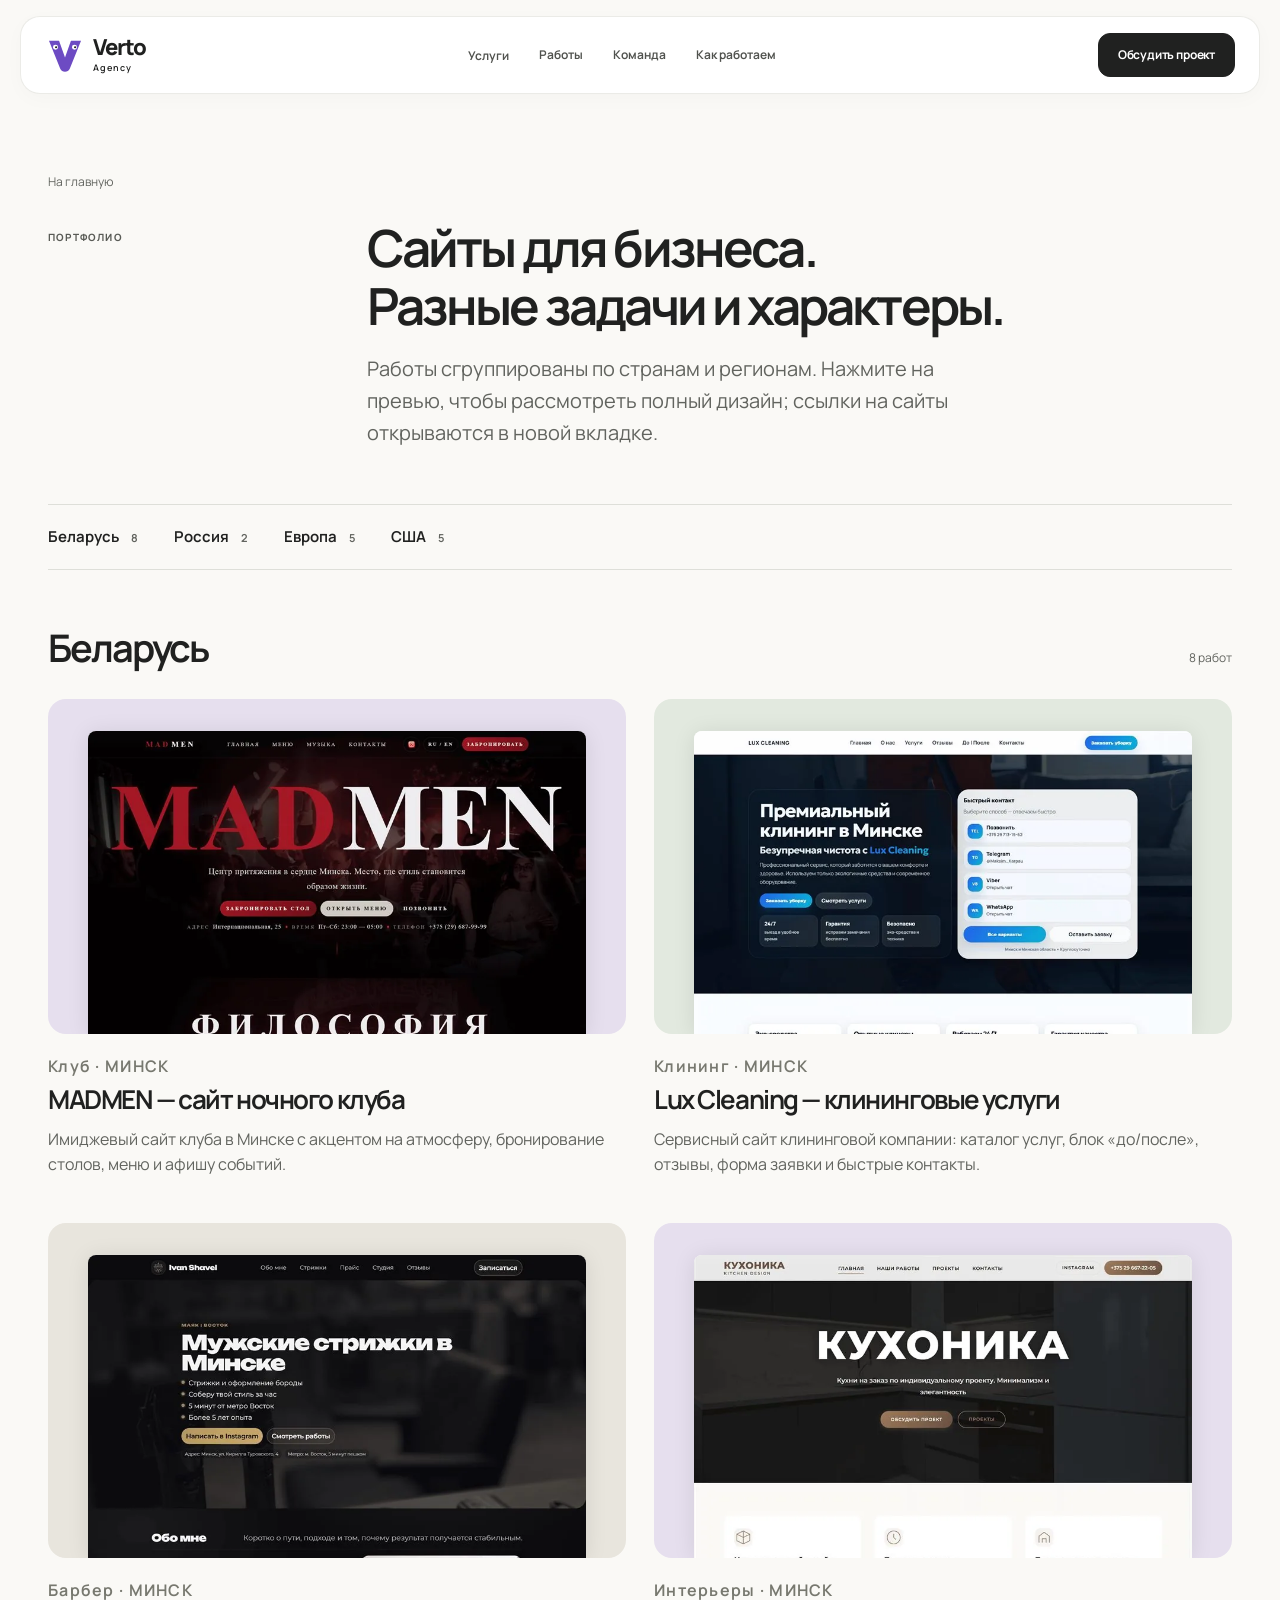
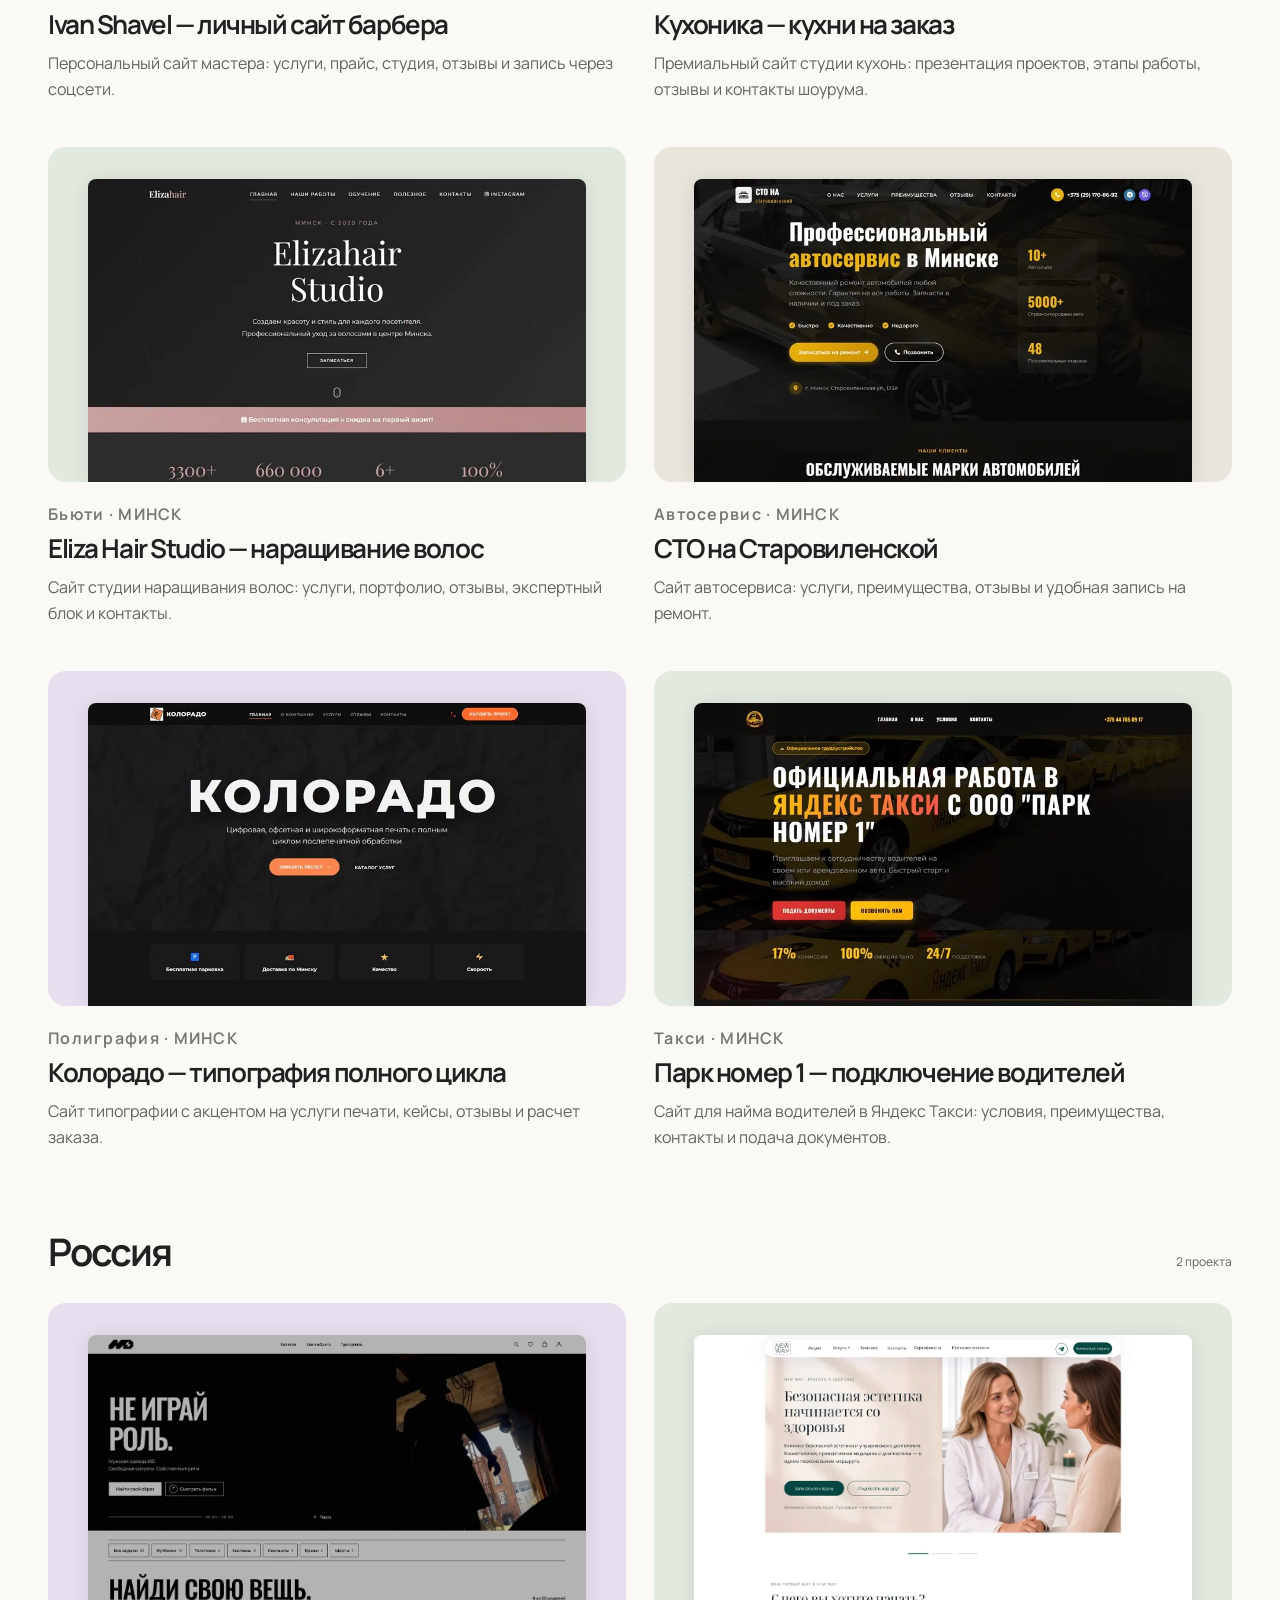
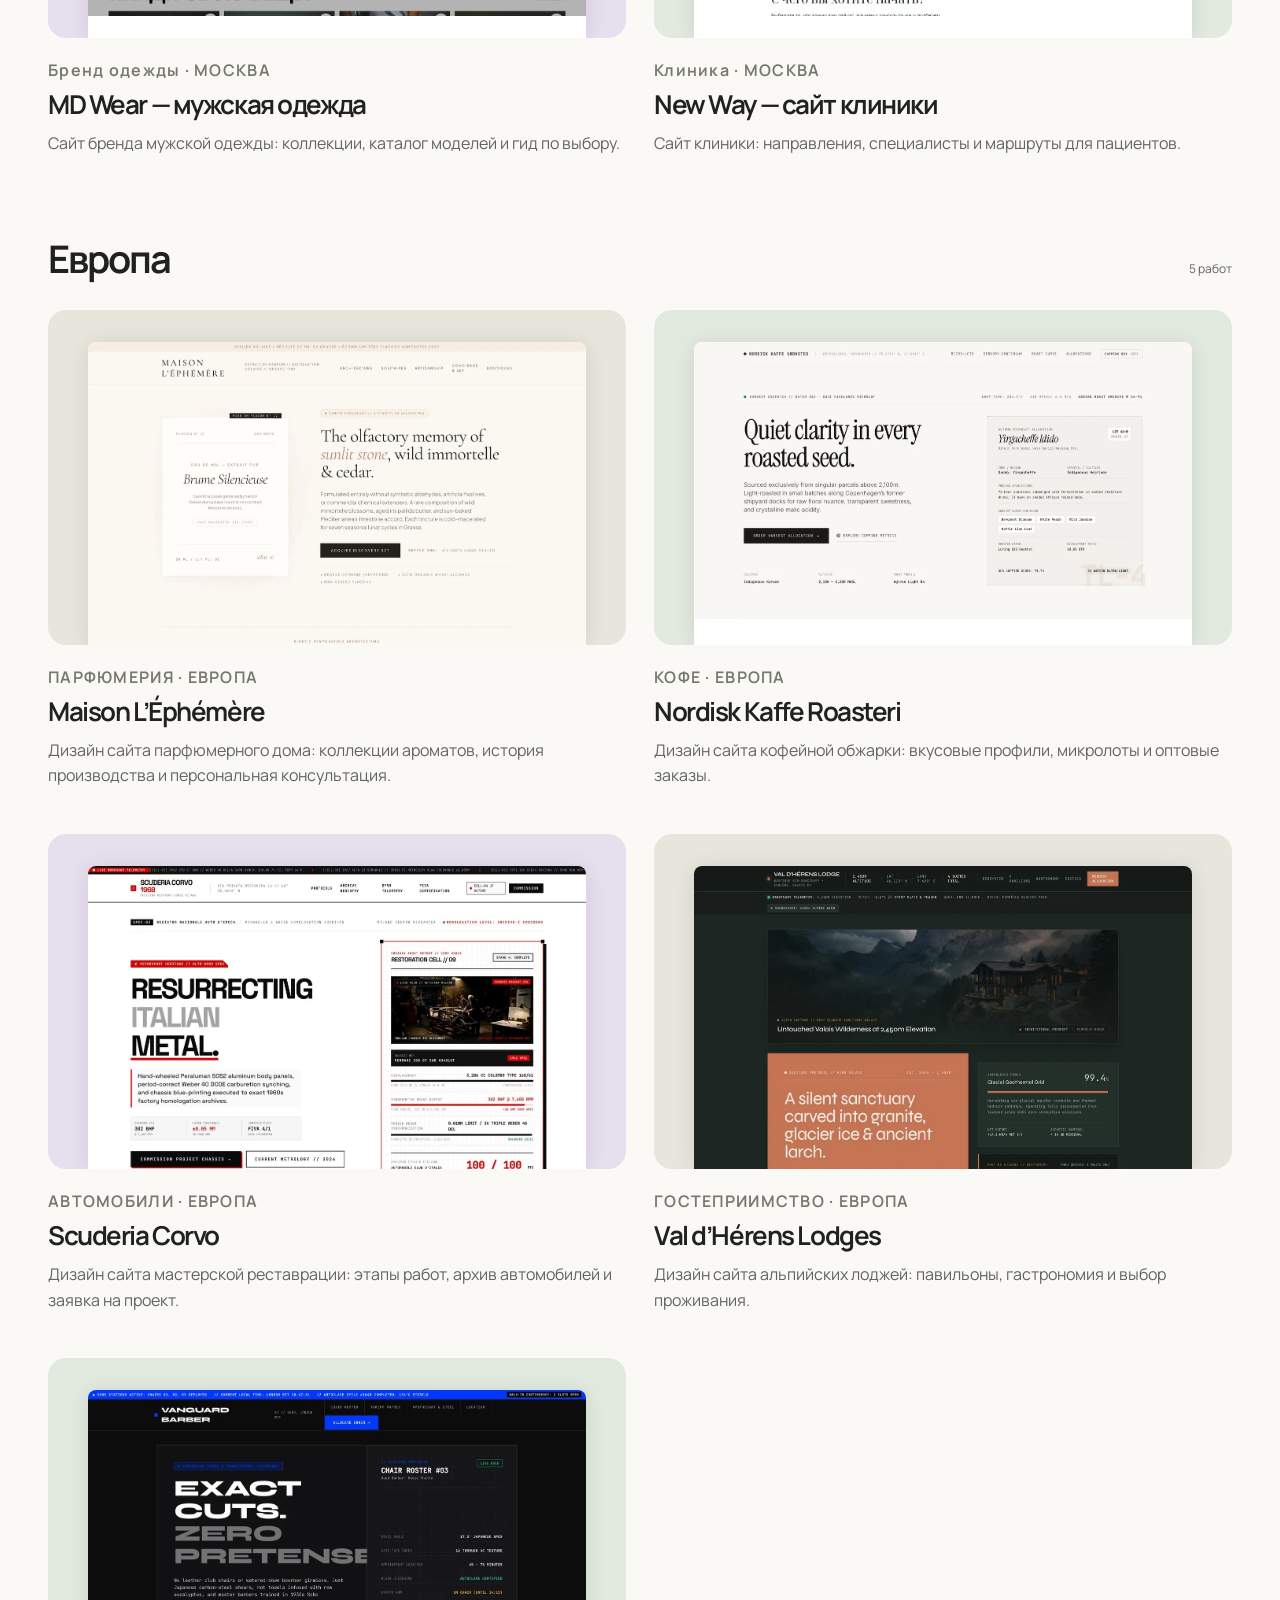
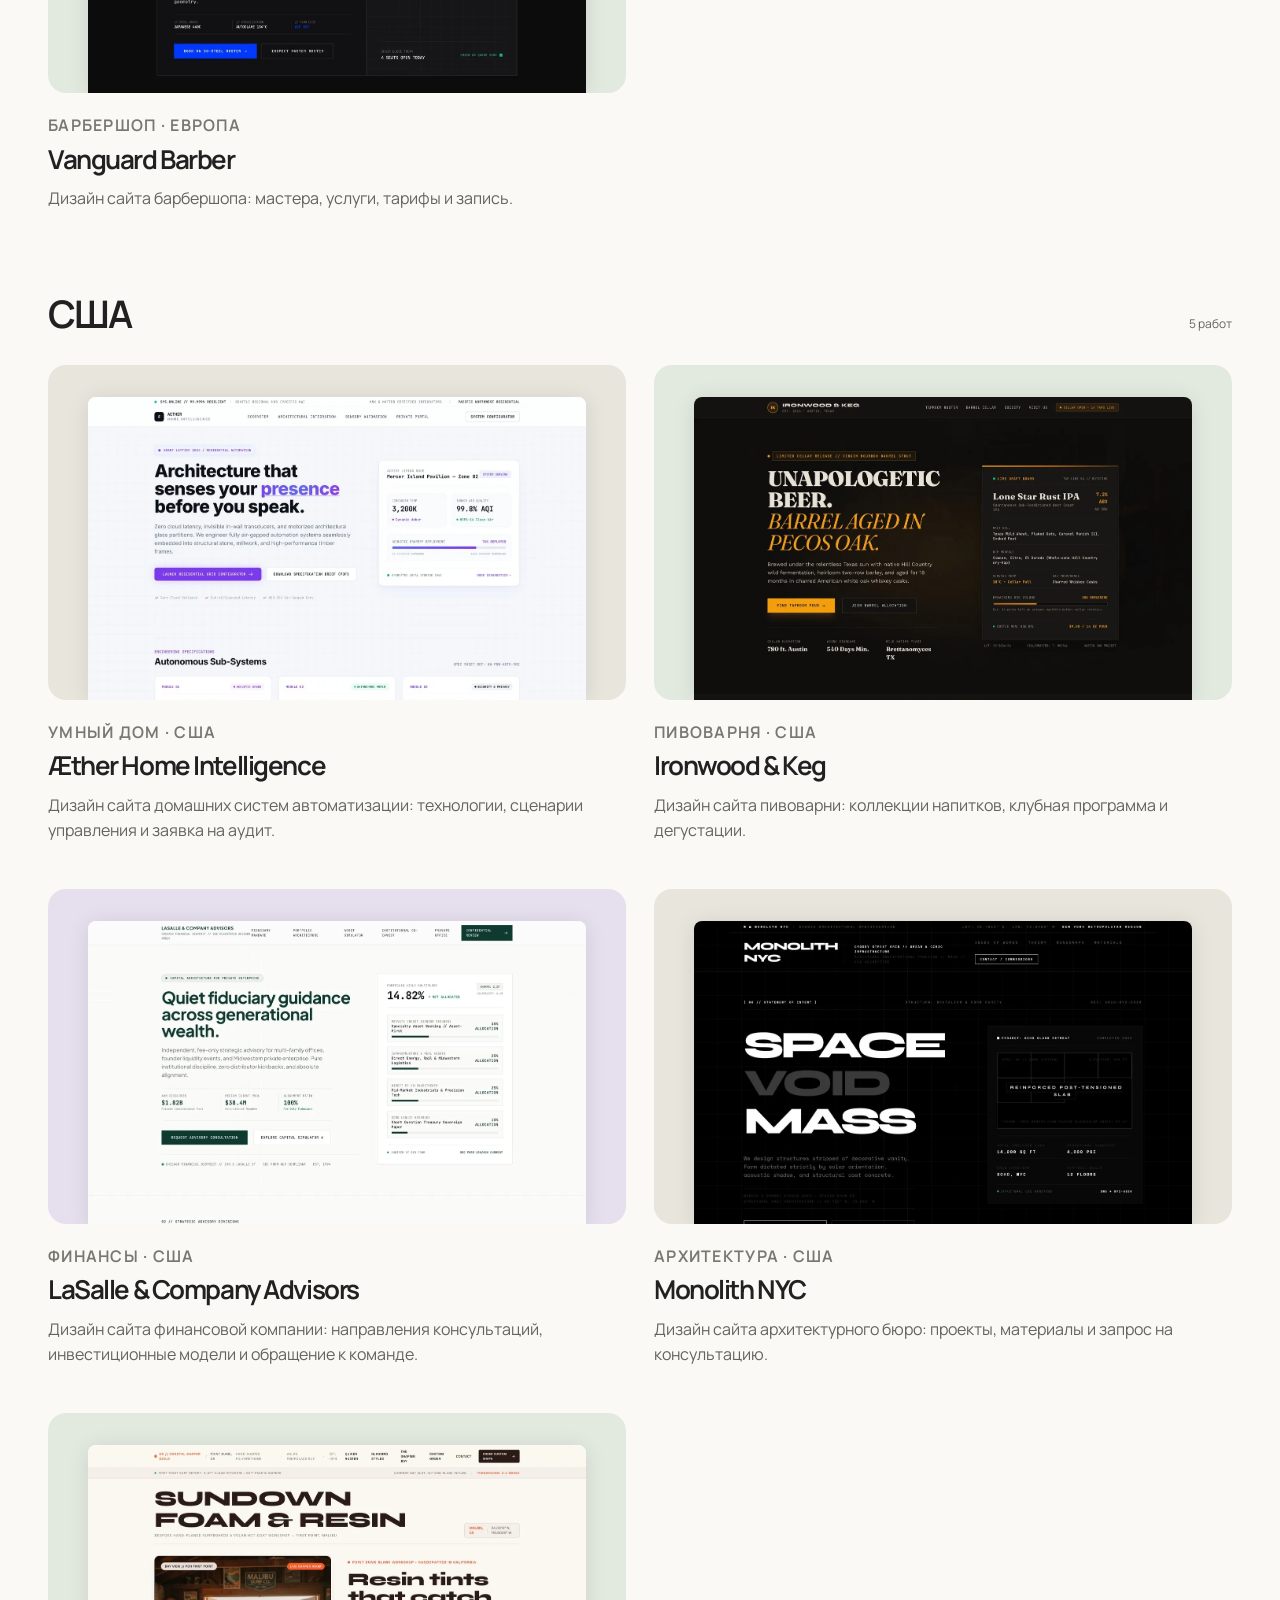
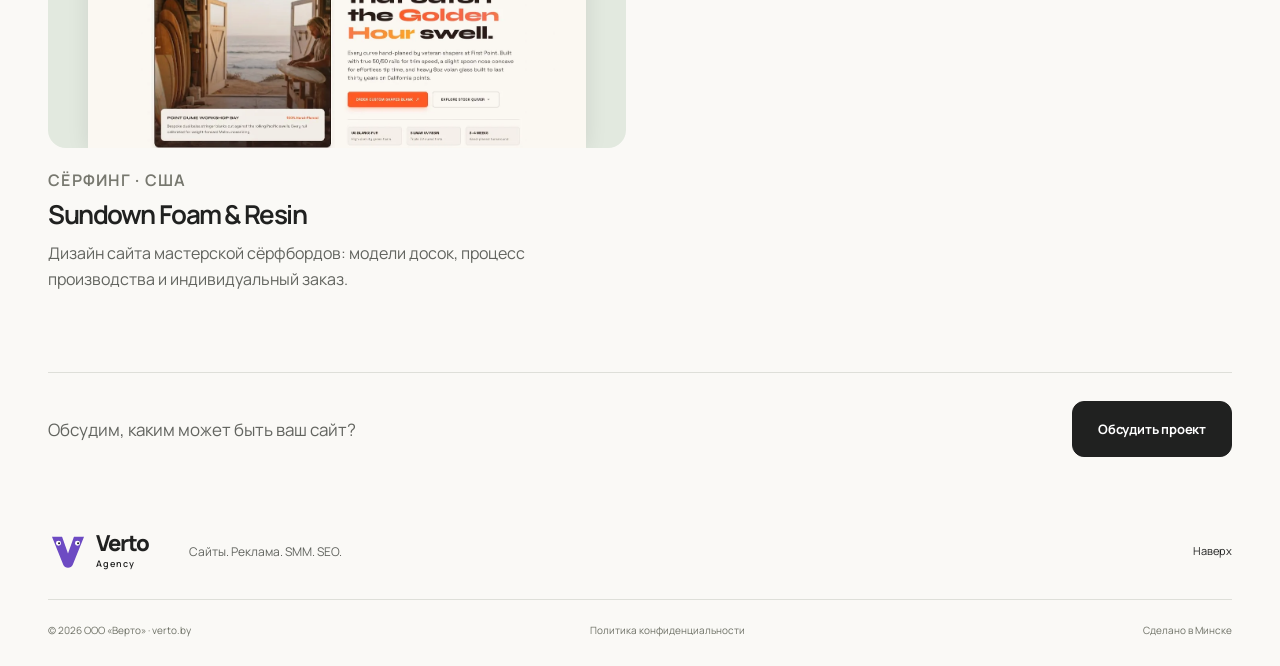
==== portfolio/index.html @ 25c4c264 "Update portfolio footer for ООО «Верто»" ====
<!doctype html><html lang="ru" data-base="../"><head><meta charset="utf-8"><meta name="viewport" content="width=device-width, initial-scale=1">
  <title>Работы — Verto Agency</title><meta name="description" content="Портфолио Verto Agency: сайты и дизайн для Беларуси, России, Европы и США."><link rel="canonical" href="https://verto.by/portfolio/"><meta name="theme-color" content="#faf9f6"><link rel="icon" href="../assets/vi.svg"><link rel="preconnect" href="https://fonts.googleapis.com"><link rel="preconnect" href="https://fonts.gstatic.com" crossorigin><link href="https://fonts.googleapis.com/css2?family=Manrope:wght@400;500;600;650;700;750;800&display=swap" rel="stylesheet"><link rel="stylesheet" href="../site.css"><script src="../site.js" defer></script></head><body><a class="skip-link" href="#main">Перейти к содержимому</a><header class="header">
    <a class="brand" href="../" aria-label="Verto Agency — главная"><span class="brand-icon" aria-hidden="true"><img src="../assets/vi.svg" alt=""></span><span class="brand-name">Verto<span>Agency</span></span></a>
    <nav class="navigation" id="navigation" aria-label="Основная навигация"><div class="nav-services"><button class="nav-services-toggle" type="button" aria-expanded="false" aria-controls="services-menu">Услуги</button><div class="services-menu" id="services-menu"><a href="../#services" class="service-menu-link"><span>01</span>Сайт для бизнеса</a><a href="../services/ads/" class="service-menu-link"><span>02</span>Реклама</a><a href="../services/smm/" class="service-menu-link"><span>03</span>SMM и контент</a><a href="../services/seo/" class="service-menu-link"><span>04</span>SEO-аудит</a><a href="../?service=ai#service-ai" class="service-menu-link"><span>05</span>Внедрение ИИ</a></div></div><a href="../#work">Работы</a><a href="../#team">Команда</a><a href="../#process">Как работаем</a></nav>
    <a class="button button-small header-cta" href="../#contact">Обсудить проект </a>
    <button class="menu-button" type="button" aria-controls="navigation" aria-expanded="false" aria-label="Открыть меню"><span></span><span></span></button>
  </header><main id="main" class="portfolio-page wrap"><a class="back-link" href="../"> На главную</a><div class="section-heading"><p class="eyebrow">ПОРТФОЛИО</p><div><h1>Сайты для бизнеса.<br>Разные задачи и характеры.</h1><p class="section-lead">Работы сгруппированы по странам и регионам. Нажмите на превью, чтобы рассмотреть полный дизайн; ссылки на сайты открываются в новой вкладке.</p></div></div><nav class="portfolio-regions" aria-label="Страны и регионы портфолио"><a href="#belarus">Беларусь <span>8</span></a><a href="#russia">Россия <span>2</span></a><a href="#europe">Европа <span>5</span></a><a href="#usa">США <span>5</span></a></nav><section class="portfolio-region" id="belarus" aria-labelledby="belarus-title"><div class="region-heading"><h2 id="belarus-title">Беларусь</h2><p>8 работ</p></div><div class="projects">
<article class="project"><button class="project-image club" type="button" data-project="1" aria-label="Открыть MADMEN — сайт ночного клуба полностью"><span class="project-window"><img width="840" height="2801" src="../portfolio/previews/1.webp" alt="MADMEN — сайт ночного клуба" loading="lazy"></span></button><div class="project-description"><p class="project-category">Клуб · МИНСК</p><h3>MADMEN — сайт ночного клуба</h3><p>Имиджевый сайт клуба в Минске с акцентом на атмосферу, бронирование столов, меню и афишу событий.</p></div></article>
<article class="project"><button class="project-image cleaning" type="button" data-project="2" aria-label="Открыть Lux Cleaning — клининговые услуги полностью"><span class="project-window"><img width="840" height="3147" src="../portfolio/previews/2.webp" alt="Lux Cleaning — клининговые услуги" loading="lazy"></span></button><div class="project-description"><p class="project-category">Клининг · МИНСК</p><h3>Lux Cleaning — клининговые услуги</h3><p>Сервисный сайт клининговой компании: каталог услуг, блок «до/после», отзывы, форма заявки и быстрые контакты.</p></div></article>
<article class="project"><button class="project-image kitchen" type="button" data-project="3" aria-label="Открыть Ivan Shavel — личный сайт барбера полностью"><span class="project-window"><img width="840" height="2296" src="../portfolio/previews/3.webp" alt="Ivan Shavel — личный сайт барбера" loading="lazy"></span></button><div class="project-description"><p class="project-category">Барбер · МИНСК</p><h3>Ivan Shavel — личный сайт барбера</h3><p>Персональный сайт мастера: услуги, прайс, студия, отзывы и запись через соцсети.</p></div></article>
<article class="project"><button class="project-image club" type="button" data-project="4" aria-label="Открыть Кухоника — кухни на заказ полностью"><span class="project-window"><img width="840" height="3403" src="../portfolio/previews/4.webp" alt="Кухоника — кухни на заказ" loading="lazy"></span></button><div class="project-description"><p class="project-category">Интерьеры · МИНСК</p><h3>Кухоника — кухни на заказ</h3><p>Премиальный сайт студии кухонь: презентация проектов, этапы работы, отзывы и контакты шоурума.</p></div></article>
<article class="project"><button class="project-image cleaning" type="button" data-project="5" aria-label="Открыть Eliza Hair Studio — наращивание волос полностью"><span class="project-window"><img width="840" height="3916" src="../portfolio/previews/5.webp" alt="Eliza Hair Studio — наращивание волос" loading="lazy"></span></button><div class="project-description"><p class="project-category">Бьюти · МИНСК</p><h3>Eliza Hair Studio — наращивание волос</h3><p>Сайт студии наращивания волос: услуги, портфолио, отзывы, экспертный блок и контакты.</p></div></article>
<article class="project"><button class="project-image kitchen" type="button" data-project="6" aria-label="Открыть СТО на Старовиленской полностью"><span class="project-window"><img width="840" height="4721" src="../portfolio/previews/6.webp" alt="СТО на Старовиленской" loading="lazy"></span></button><div class="project-description"><p class="project-category">Автосервис · МИНСК</p><h3>СТО на Старовиленской</h3><p>Сайт автосервиса: услуги, преимущества, отзывы и удобная запись на ремонт.</p></div></article>
<article class="project"><button class="project-image club" type="button" data-project="7" aria-label="Открыть Колорадо — типография полного цикла полностью"><span class="project-window"><img width="840" height="3315" src="../portfolio/previews/7.webp" alt="Колорадо — типография полного цикла" loading="lazy"></span></button><div class="project-description"><p class="project-category">Полиграфия · МИНСК</p><h3>Колорадо — типография полного цикла</h3><p>Сайт типографии с акцентом на услуги печати, кейсы, отзывы и расчет заказа.</p></div></article>
<article class="project"><button class="project-image cleaning" type="button" data-project="8" aria-label="Открыть Парк номер 1 — подключение водителей полностью"><span class="project-window"><img width="840" height="2331" src="../portfolio/previews/8.webp" alt="Парк номер 1 — подключение водителей" loading="lazy"></span></button><div class="project-description"><p class="project-category">Такси · МИНСК</p><h3>Парк номер 1 — подключение водителей</h3><p>Сайт для найма водителей в Яндекс Такси: условия, преимущества, контакты и подача документов.</p></div></article>
</div></section><section class="portfolio-region" id="russia" aria-labelledby="russia-title"><div class="region-heading"><h2 id="russia-title">Россия</h2><p>2 проекта</p></div><div class="projects">
<article class="project"><button class="project-image club" type="button" data-project="19" aria-label="Открыть MD Wear — мужская одежда полностью"><span class="project-window"><img src="../portfolio/previews/md-wear.webp" width="1265" height="712" alt="MD Wear — мужская одежда" loading="lazy"></span></button><div class="project-description"><p class="project-category">Бренд одежды · МОСКВА</p><h3>MD Wear — мужская одежда</h3><p>Сайт бренда мужской одежды: коллекции, каталог моделей и гид по выбору.</p></div></article>
<article class="project"><button class="project-image cleaning" type="button" data-project="20" aria-label="Открыть New Way — клиника полностью"><span class="project-window"><img src="../portfolio/previews/new-way.webp" width="1265" height="712" alt="New Way — сайт клиники" loading="lazy"></span></button><div class="project-description"><p class="project-category">Клиника · МОСКВА</p><h3>New Way — сайт клиники</h3><p>Сайт клиники: направления, специалисты и маршруты для пациентов.</p></div></article>
</div></section><section class="portfolio-region" id="europe" aria-labelledby="europe-title"><div class="region-heading"><h2 id="europe-title">Европа</h2><p>5 работ</p></div><div class="projects">
<article class="project"><button class="project-image kitchen" type="button" data-project="9" aria-label="Открыть Maison L’Éphémère — полный дизайн"><span class="project-window"><img width="1265" height="3974" src="../portfolio/previews/9.webp" alt="Дизайн сайта Maison L’Éphémère" loading="lazy"></span></button><div class="project-description"><p class="project-category">ПАРФЮМЕРИЯ · ЕВРОПА</p><h3>Maison L’Éphémère</h3><p>Дизайн сайта парфюмерного дома: коллекции ароматов, история производства и персональная консультация.</p></div></article>
<article class="project"><button class="project-image cleaning" type="button" data-project="10" aria-label="Открыть Nordisk Kaffe Roasteri — полный дизайн"><span class="project-window"><img width="1265" height="4494" src="../portfolio/previews/10.webp" alt="Дизайн сайта Nordisk Kaffe Roasteri" loading="lazy"></span></button><div class="project-description"><p class="project-category">КОФЕ · ЕВРОПА</p><h3>Nordisk Kaffe Roasteri</h3><p>Дизайн сайта кофейной обжарки: вкусовые профили, микролоты и оптовые заказы.</p></div></article>
<article class="project"><button class="project-image club" type="button" data-project="11" aria-label="Открыть Scuderia Corvo — полный дизайн"><span class="project-window"><img width="1265" height="4540" src="../portfolio/previews/11.webp" alt="Дизайн сайта Scuderia Corvo" loading="lazy"></span></button><div class="project-description"><p class="project-category">АВТОМОБИЛИ · ЕВРОПА</p><h3>Scuderia Corvo</h3><p>Дизайн сайта мастерской реставрации: этапы работ, архив автомобилей и заявка на проект.</p></div></article>
<article class="project"><button class="project-image kitchen" type="button" data-project="12" aria-label="Открыть Val d’Hérens Lodges — полный дизайн"><span class="project-window"><img width="1265" height="5701" src="../portfolio/previews/12.webp" alt="Дизайн сайта Val d’Hérens Lodges" loading="lazy"></span></button><div class="project-description"><p class="project-category">ГОСТЕПРИИМСТВО · ЕВРОПА</p><h3>Val d’Hérens Lodges</h3><p>Дизайн сайта альпийских лоджей: павильоны, гастрономия и выбор проживания.</p></div></article>
<article class="project"><button class="project-image cleaning" type="button" data-project="13" aria-label="Открыть Vanguard Barber — полный дизайн"><span class="project-window"><img width="1265" height="4115" src="../portfolio/previews/13.webp" alt="Дизайн сайта Vanguard Barber" loading="lazy"></span></button><div class="project-description"><p class="project-category">БАРБЕРШОП · ЕВРОПА</p><h3>Vanguard Barber</h3><p>Дизайн сайта барбершопа: мастера, услуги, тарифы и запись.</p></div></article>
</div></section><section class="portfolio-region" id="usa" aria-labelledby="usa-title"><div class="region-heading"><h2 id="usa-title">США</h2><p>5 работ</p></div><div class="projects">
<article class="project"><button class="project-image kitchen" type="button" data-project="14" aria-label="Открыть Æther Home Intelligence — полный дизайн"><span class="project-window"><img width="1265" height="3215" src="../portfolio/previews/14.webp" alt="Дизайн сайта Æther Home Intelligence" loading="lazy"></span></button><div class="project-description"><p class="project-category">УМНЫЙ ДОМ · США</p><h3>Æther Home Intelligence</h3><p>Дизайн сайта домашних систем автоматизации: технологии, сценарии управления и заявка на аудит.</p></div></article>
<article class="project"><button class="project-image cleaning" type="button" data-project="15" aria-label="Открыть Ironwood &amp; Keg — полный дизайн"><span class="project-window"><img width="1265" height="4002" src="../portfolio/previews/15.webp" alt="Дизайн сайта Ironwood &amp; Keg" loading="lazy"></span></button><div class="project-description"><p class="project-category">ПИВОВАРНЯ · США</p><h3>Ironwood &amp; Keg</h3><p>Дизайн сайта пивоварни: коллекции напитков, клубная программа и дегустации.</p></div></article>
<article class="project"><button class="project-image club" type="button" data-project="16" aria-label="Открыть LaSalle &amp; Company Advisors — полный дизайн"><span class="project-window"><img width="1265" height="3262" src="../portfolio/previews/16.webp" alt="Дизайн сайта LaSalle &amp; Company Advisors" loading="lazy"></span></button><div class="project-description"><p class="project-category">ФИНАНСЫ · США</p><h3>LaSalle &amp; Company Advisors</h3><p>Дизайн сайта финансовой компании: направления консультаций, инвестиционные модели и обращение к команде.</p></div></article>
<article class="project"><button class="project-image kitchen" type="button" data-project="17" aria-label="Открыть Monolith NYC — полный дизайн"><span class="project-window"><img width="1265" height="4072" src="../portfolio/previews/17.webp" alt="Дизайн сайта Monolith NYC" loading="lazy"></span></button><div class="project-description"><p class="project-category">АРХИТЕКТУРА · США</p><h3>Monolith NYC</h3><p>Дизайн сайта архитектурного бюро: проекты, материалы и запрос на консультацию.</p></div></article>
<article class="project"><button class="project-image cleaning" type="button" data-project="18" aria-label="Открыть Sundown Foam &amp; Resin — полный дизайн"><span class="project-window"><img width="1265" height="3312" src="../portfolio/previews/18.webp" alt="Дизайн сайта Sundown Foam &amp; Resin" loading="lazy"></span></button><div class="project-description"><p class="project-category">СЁРФИНГ · США</p><h3>Sundown Foam &amp; Resin</h3><p>Дизайн сайта мастерской сёрфбордов: модели досок, процесс производства и индивидуальный заказ.</p></div></article>
</div></section><div class="work-footer"><p>Обсудим, каким может быть ваш сайт?</p><a class="button" href="../#contact">Обсудить проект </a></div></main><footer class="footer wrap"><div class="footer-top"><a class="brand" href="../" aria-label="Verto Agency — главная"><span class="brand-icon" aria-hidden="true"><img src="../assets/vi.svg" alt=""></span><span class="brand-name">Verto<span>Agency</span></span></a><p>Сайты. Реклама. SMM. SEO.</p><a class="back-top" href="../#main">Наверх </a></div><div class="footer-bottom"><span>© <span id="year">2026</span> ООО «Верто» · <a href="https://verto.by/">verto.by</a></span><a href="../privacy-policy/">Политика конфиденциальности</a><span>Сделано в Минске</span></div></footer><dialog id="project-dialog" aria-labelledby="project-dialog-title"><div class="dialog-bar"><h2 id="project-dialog-title">Просмотр проекта</h2><button class="dialog-close" type="button" aria-label="Закрыть просмотр">✕</button></div><div class="dialog-content"><img id="project-full-image" alt=""></div></dialog></body></html>
---- site.css ----
:root{--paper:#faf9f6;--white:#fff;--ink:#202120;--muted:#62645f;--line:#dedfd9;--purple:#6d4bc3;--lavender:#e8e1f4;--radius:24px;--font:'Manrope',Arial,sans-serif}
*{box-sizing:border-box}html{scroll-behavior:smooth;scroll-padding-top:112px}body{margin:0;background:var(--paper);color:var(--ink);font-family:var(--font);font-size:15px;line-height:1.6;-webkit-font-smoothing:antialiased}body.dialog-open{overflow:hidden}a{color:inherit;text-decoration:none}button,input,textarea{font:inherit}button,a,input,summary,textarea{-webkit-tap-highlight-color:transparent}button{cursor:pointer}button:disabled{cursor:wait;opacity:.65}img{display:block;max-width:100%}h1,h2,h3,p,figure{margin:0}h1,h2,h3{line-height:1.13;font-weight:650;letter-spacing:-.055em}p{color:var(--muted)}::selection{background:var(--lavender)}:focus-visible{outline:3px solid var(--purple);outline-offset:5px}button{color:inherit}svg{display:block}.wrap{width:min(1280px,calc(100% - 96px));margin-inline:auto}.skip-link{position:fixed;top:-100px;left:20px;z-index:100;background:#fff;padding:12px}.skip-link:focus{top:16px}.eyebrow{font-size:10px;font-weight:750;letter-spacing:.12em;line-height:1.7;color:#595b56}.tiny-star{width:22px;height:22px;flex:none;object-fit:contain}.button{display:inline-flex;justify-content:center;align-items:center;gap:36px;min-height:56px;padding:16px 25px;border:1px solid var(--ink);border-radius:12px;background:var(--ink);color:#fff;font-size:13px;font-weight:700;letter-spacing:-.015em;transition:background .2s,transform .2s,border-color .2s}.button:hover{background:#45403f;border-color:#45403f;transform:translateY(-2px)}.button span{font-size:21px;line-height:1;font-weight:400}.button-small{min-height:44px;padding:11px 19px;font-size:12px;gap:24px}.button-outline{background:transparent;color:var(--ink);border-color:#b8bab2}.button-outline:hover{background:var(--ink);color:#fff}.text-link{display:inline-flex;align-items:center;gap:18px;font-size:13px;font-weight:700;line-height:1.5;text-decoration:underline;text-decoration-color:#b7b9b0;text-underline-offset:6px}.text-link:hover{color:var(--purple);text-decoration-color:var(--purple)}
.header{width:calc(100% - 40px);max-width:1440px;position:sticky;top:16px;z-index:30;display:flex;align-items:center;justify-content:space-between;gap:28px;margin:16px auto 0;padding:16px 24px;border:1px solid rgba(225,225,218,.65);border-radius:20px;background:rgba(255,255,255,.94);backdrop-filter:blur(16px);box-shadow:0 5px 20px rgba(24,29,17,.025)}.brand{display:inline-flex;align-items:center;gap:9px;flex-shrink:0}.brand-icon{width:39px;height:38px;display:grid;place-items:center;flex:none}.brand-icon img{width:38px;height:38px;object-fit:contain}.brand-name{font-size:22px;font-weight:800;letter-spacing:-1px;line-height:.9}.brand-name>span{display:block;font-size:9px;letter-spacing:.14em;margin-top:6px;font-weight:600}.navigation{display:flex;align-items:center;gap:30px}.navigation a{font-size:12px;font-weight:650;color:#50524e}.navigation a:hover{color:var(--purple)}.nav-services{position:relative}.nav-services:after{content:'';position:absolute;top:100%;right:-18px;width:245px;height:18px}.nav-services-toggle{border:0;padding:0;background:transparent;font-size:12px;font-weight:650;color:#50524e}.nav-services-toggle:hover,.nav-services-toggle[aria-expanded=true]{color:var(--purple)}.services-menu{display:none;position:absolute;top:calc(100% + 18px);right:-18px;width:245px;padding:8px;border:1px solid var(--line);border-radius:14px;background:#fff;box-shadow:0 16px 32px #00000012}.services-menu.is-open{display:grid;gap:2px}.service-menu-link{display:grid;grid-template-columns:24px 1fr;gap:9px;align-items:baseline;padding:11px 12px;border-radius:9px;font-size:12px!important;font-weight:650!important;color:var(--ink)!important;line-height:1.35}.service-menu-link span{font-size:9px;color:var(--purple);font-weight:750;letter-spacing:.04em}.service-menu-link:hover{background:var(--lavender);color:var(--purple)!important}.menu-button{display:none}
.hero{padding-top:74px}.hero-eyebrow{display:flex;align-items:center;justify-content:center;gap:9px;margin-bottom:21px}.hero h1{font-size:clamp(42px,5.3vw,76px);text-align:center;font-weight:650;line-height:1.09;letter-spacing:-.062em}.highlight{color:var(--purple)}.hero-lead{text-align:center;font-size:16px;line-height:1.7;max-width:700px;margin:25px auto 0}.hero-actions{display:flex;align-items:center;justify-content:center;gap:30px;margin-top:31px}.hero-showcase{display:grid;grid-template-columns:1fr 1.15fr 1fr;gap:22px;align-items:start;margin:67px 16px 0;padding-top:18px}.showcase-item{height:245px;overflow:hidden;background:#fff;border:7px solid #fff;border-bottom-width:0;border-radius:14px 14px 0 0;box-shadow:0 0 0 1px #e2e3dc,0 16px 28px #2427220a;position:relative;transition:transform .3s}.showcase-item:after{content:'';position:absolute;inset:75% 0 0;background:linear-gradient(transparent,var(--paper))}.showcase-item img{width:100%;height:calc(100% - 23px);object-fit:cover;object-position:top}.showcase-center img,.showcase-right img{object-fit:contain;object-position:top center;background:#fff}.showcase-left{transform:rotate(-5deg);margin-top:18px}.showcase-right{transform:rotate(5deg);margin-top:18px}.showcase-center{height:278px;z-index:1;margin-top:-16px}.showcase-item:hover{transform:translateY(-8px)}.browser-bar{display:flex;justify-content:space-between;align-items:center;gap:10px;height:23px;font-size:7px;color:#72756e;letter-spacing:.12em;background:#fff;padding:0 6px 6px}.browser-bar>span:first-child{font-size:6px;letter-spacing:2px;color:#cbccc6}.hero-bottom{border-bottom:1px solid var(--line);border-top:1px solid var(--line);padding:21px 0;display:flex;justify-content:space-between;gap:16px;position:relative;background:var(--paper);font-size:11px;color:var(--muted)}.hero-bottom a{color:var(--ink);font-weight:650}.hero-bottom a span{margin-left:18px}
.section{padding-top:116px;padding-bottom:116px}.section-heading{display:grid;grid-template-columns:1fr 3fr;gap:30px;align-items:start;margin-bottom:53px}.section-heading>.eyebrow{padding-top:10px}.section-heading h2,.team-heading h2,.faq-section h2{font-size:clamp(32px,3.7vw,51px);line-height:1.13}.section-lead{font-size:15px;margin-top:18px;max-width:610px}.situations{display:grid;grid-template-columns:repeat(3,1fr);gap:39px}.situations article{border-top:1px solid var(--line);padding-top:23px}.line-icon{font-size:30px;color:var(--purple);display:block;width:58px;height:48px;object-fit:contain;object-position:left center}.situations h3{font-size:24px;letter-spacing:-.04em;line-height:1.23;margin:10px 0 17px}.situations p{font-size:14px;line-height:1.8;max-width:330px}.situations .text-link{margin-top:24px}
.services-section{padding:94px 0 55px;background:#f0eee9}.service{border-top:1px solid #d4d5cd}.service:last-child{border-bottom:1px solid #d4d5cd}summary{cursor:pointer;list-style:none}summary::-webkit-details-marker{display:none}.service summary{display:flex;align-items:center;gap:26px;padding:26px 0;min-height:103px}.service-number{font-size:12px;color:#7c7e75;width:26px}.service h3{font-size:30px;letter-spacing:-.045em;flex:1}.service-price{font-size:12px;color:var(--muted);margin-left:auto}.plus{width:30px;height:30px;position:relative;flex-shrink:0;margin-left:18px}.plus:before,.plus:after{content:'';position:absolute;width:14px;height:1.5px;background:var(--ink);left:8px;top:14px;transition:transform .25s}.plus:after{transform:rotate(90deg)}details[open]>summary .plus:after{transform:rotate(0)}details[open]>summary .plus{background:#dfd7ef;border-radius:50%}.service-body{display:grid;grid-template-columns:1fr 1.12fr;gap:70px;padding:10px 56px 38px}.service-intro{font-size:31px;line-height:1.28;letter-spacing:-.04em;color:#393d37;margin-bottom:26px}.service-body>div>p:not(.service-intro){font-size:14px;line-height:1.8}.check-list{padding:0;margin:23px 0;list-style:none;display:grid;gap:10px;font-size:13px}.check-list li{display:flex;align-items:baseline;gap:12px}.check-list li:before{content:'';color:var(--purple)}.service-body>div>p.fine{font-size:11px;line-height:1.8;color:#74766f}.services-note{display:flex;align-items:center;gap:17px;margin-top:33px}.services-note p{font-size:12px}.services-note a{margin-left:auto;font-size:12px}
.projects{display:grid;grid-template-columns:1fr 1fr;gap:45px 28px}.project-wide{grid-column:1/-1}.project-image{display:block;width:100%;height:335px;position:relative;border:0;border-radius:18px;background:#e8e5dd;overflow:hidden;padding:32px 40px 0;text-align:left}.project-window{display:block;height:100%;overflow:hidden;box-shadow:0 2px 22px #12191718;border-radius:8px 8px 0 0;background:#fff;transition:transform .4s}.project-window img{width:100%;height:auto}.project-image:hover .project-window{transform:translateY(-8px)}.project-open{position:absolute;bottom:19px;right:20px;background:#fff;box-shadow:0 3px 8px #0000000c;border-radius:50%;width:41px;height:41px;display:grid;place-items:center;font-size:22px}.project-wide .project-image{height:405px;padding:37px 120px 0;background:#e8e5df}.project-wide .project-window{max-width:820px;margin:auto}.cleaning{background:#e2e9df}.club{background:#e6dfee}.project-description{display:flex;justify-content:space-between;gap:22px;align-items:center;margin-top:20px}.project-category{font-size:9px;letter-spacing:.08em;font-weight:650;color:#77786f}.project-description h3{font-size:26px;margin-top:6px}.project-description>p{font-size:12px;line-height:1.6}.project:not(.project-wide) .project-description{display:block}.project:not(.project-wide) .project-description>p{margin-top:12px}.work-footer{display:flex;align-items:center;justify-content:space-between;margin-top:44px;padding-top:28px;border-top:1px solid var(--line)}.work-footer p{font-size:13px}
.team-section{padding-top:15px}.team-heading{text-align:center;margin-bottom:36px}.team-heading .eyebrow{margin-bottom:19px}.team-heading p:last-child{font-size:15px;margin-top:20px}.founder-notes{display:grid;grid-template-columns:1fr 1fr;gap:50px;border-bottom:1px solid var(--line);padding:29px 0 34px}.founder-notes>div{display:flex;align-items:center;gap:15px;min-width:0}.founder-portrait{display:block;width:72px;height:96px;object-fit:cover;border-radius:10px;flex-shrink:0;background:#ece9e1}.founder-notes h3{font-size:17px;letter-spacing:-.02em;line-height:1.5}.founder-notes h3 span{font-size:11px;color:var(--muted);font-weight:500;margin-left:8px;letter-spacing:0}.founder-notes p{font-size:12px;line-height:1.7;margin-top:6px}.process-list{list-style:none;display:grid;grid-template-columns:repeat(4,1fr);gap:28px;padding:0;margin:0}.process-list li{border-top:1px solid var(--line);padding-top:19px}.process-list li>span{font-size:9px;letter-spacing:.09em;color:var(--purple);font-weight:750}.process-list h3{font-size:22px;line-height:1.25;letter-spacing:-.04em;margin:21px 0 12px}.process-list p{font-size:13px;line-height:1.8}
.faq-section{display:grid;grid-template-columns:1fr 1.25fr;gap:60px;padding-top:25px;padding-bottom:110px}.faq-section h2{font-size:38px;margin-top:20px}.faq-section .text-link{font-size:11px;margin-top:26px}.faq-list details{border-bottom:1px solid var(--line)}.faq-list details:first-child{border-top:1px solid var(--line)}.faq-list summary{display:flex;align-items:center;justify-content:space-between;gap:20px;padding:18px 0;font-size:14px;font-weight:650;line-height:1.6}.faq-list p{padding:0 35px 22px 0;font-size:13px;line-height:1.85}
.contact-section{display:grid;grid-template-columns:1.1fr 1fr;gap:60px;background:var(--lavender);border-radius:24px;padding:56px;margin-bottom:75px}.contact-copy{padding:9px 0;display:flex;align-items:start;flex-direction:column}.contact-copy h2{font-size:clamp(37px,3.7vw,53px);line-height:1.16;margin-top:28px}.contact-copy h2 span{color:var(--purple)}.contact-copy>p:not(.eyebrow){font-size:14px;margin:22px 0 31px;line-height:1.8;color:#585462}.contact-phone{font-size:24px;font-weight:650;letter-spacing:-.04em;white-space:nowrap}.contact-copy>.text-link{font-size:13px;margin-top:12px}.contact-location{font-size:10px;color:#686172;margin-top:auto;padding-top:38px}.contact-location img{display:inline-block;width:20px;height:20px;margin-right:8px;vertical-align:middle}.contact-form{padding:30px;background:#fff;border-radius:17px;min-width:0;position:relative}.contact-form h3{font-size:23px;letter-spacing:-.04em}.contact-form>p:first-of-type{font-size:11px;margin:9px 0 25px}.contact-form>label{display:block;font-size:11px;font-weight:650;margin-bottom:7px}.contact-form>label>span{font-weight:400;color:#72756c;margin-left:5px}.contact-form>input,.contact-form>textarea{width:100%;border:1px solid #dadcd3;border-radius:7px;background:#fdfdfb;padding:12px 13px;margin:0 0 17px;min-height:45px;font-size:13px;color:var(--ink)}.contact-form textarea{resize:vertical;min-height:90px}.contact-form input::placeholder,.contact-form textarea::placeholder{color:#85877f}.contact-form>.consent{display:flex;align-items:start;gap:8px;font-size:10px;font-weight:400;line-height:1.7;margin:0 0 21px}.consent input{flex-shrink:0;accent-color:var(--purple);margin:3px 0 0;width:14px;height:14px}.contact-form>.consent>span{color:#66685f;margin:0}.consent a{text-decoration:underline;text-underline-offset:2px}.contact-form>.button{width:100%;justify-content:space-between;font-size:12px;min-height:49px}.honeypot{position:absolute;left:-10000px;width:1px;height:1px;overflow:hidden}.form-status{font-size:12px;margin-top:12px;line-height:1.6;overflow-wrap:anywhere}.form-status:empty{margin:0}.form-status.error{color:#a22b20}.form-status.success{color:#286344}
.footer{padding-bottom:28px}.footer-top{display:flex;align-items:center;gap:40px;padding-bottom:29px;border-bottom:1px solid var(--line)}.footer-top>p{font-size:12px}.back-top{margin-left:auto;font-size:11px}.footer-bottom{display:flex;gap:30px;justify-content:space-between;align-items:center;padding-top:22px;font-size:10px;color:#6d7065}.footer-bottom a:hover{text-decoration:underline}dialog{border:0;padding:0;width:min(1050px,calc(100% - 40px));max-height:90dvh;border-radius:16px;background:var(--paper);box-shadow:0 20px 90px #0003}dialog::backdrop{background:#151321bc;backdrop-filter:blur(5px)}.dialog-bar{position:sticky;top:0;display:flex;justify-content:space-between;align-items:center;gap:20px;padding:15px 20px;background:#fff;z-index:2;border-bottom:1px solid var(--line)}.dialog-bar h2{font-size:20px;letter-spacing:-.025em}.dialog-close{width:40px;height:40px;display:grid;place-items:center;background:#efeee9;border:0;border-radius:50%;font-size:17px}.dialog-content{padding:20px}.dialog-content img{width:100%;height:auto;border-radius:5px}.portfolio-page{padding-top:75px}.portfolio-page .section-heading{margin-bottom:55px}.portfolio-page .projects{padding-bottom:70px}.portfolio-page .project-description{display:block}.portfolio-page .project-description>p{margin-top:10px}.back-link{display:inline-block;margin-bottom:28px;font-size:12px;color:var(--muted)}
@media(min-width:1500px){.hero-showcase{margin-top:80px}.showcase-item{height:290px}.showcase-center{height:323px}}
@media(max-width:1050px){.wrap{width:calc(100% - 64px)}.navigation{gap:18px}.header{gap:15px;padding-inline:20px}.header-cta{gap:14px}.hero{padding-top:65px}.hero h1{font-size:58px}.hero-showcase{gap:14px;margin-inline:5px}.showcase-item{height:205px}.showcase-center{height:238px}.section-heading{grid-template-columns:1fr 2.6fr}.situations{gap:25px}.situations h3{font-size:22px}.service-body{gap:40px;padding-left:52px;padding-right:20px}.project-wide .project-image{padding-inline:70px}.project-image{padding-inline:25px}.contact-section{padding:35px;gap:30px}.contact-copy h2{font-size:40px}.contact-phone{font-size:22px}.contact-form{padding:25px}.process-list{gap:20px}.process-list h3{font-size:19px}.faq-section{gap:35px}.faq-section h2{font-size:33px}}
@media(max-width:760px){.nav-services:after{display:none}html{scroll-padding-top:98px}.wrap{width:calc(100% - 40px)}.header{width:calc(100% - 24px);top:10px;margin-top:10px;padding:13px 16px;border-radius:15px;gap:15px}.brand-name{font-size:21px}.brand-icon{width:32px;font-size:30px}.header-cta{margin-left:auto;min-height:38px;padding:9px 12px;gap:8px;font-size:10px;border-radius:9px}.header-cta span{font-size:17px}.menu-button{display:flex;flex-direction:column;align-items:center;justify-content:center;gap:5px;width:36px;height:38px;padding:8px;border:1px solid #ddd;border-radius:8px;background:transparent;flex-shrink:0}.menu-button span{height:1.5px;width:17px;background:var(--ink);transition:transform .2s}.menu-button[aria-expanded=true] span:first-child{transform:translateY(3.25px) rotate(45deg)}.menu-button[aria-expanded=true] span:last-child{transform:translateY(-3.25px) rotate(-45deg)}.navigation{display:none;position:absolute;top:calc(100% + 8px);left:0;right:0;padding:13px 20px;border:1px solid var(--line);border-radius:14px;background:#fff;box-shadow:0 14px 25px #0000000a}.navigation.is-open{display:flex;flex-direction:column;align-items:stretch;gap:0}.navigation a{padding:11px 0;font-size:14px}.nav-services-toggle{display:block;width:100%;padding:11px 0;text-align:left;font-size:14px}.services-menu,.services-menu.is-open{display:grid;position:static;width:auto;padding:0 0 7px;border:0;border-radius:0;box-shadow:none;gap:0}.service-menu-link{padding:9px 0 9px 15px;font-size:13px!important}.hero{padding-top:53px}.hero-eyebrow{font-size:8px;letter-spacing:.08em;margin-bottom:20px}.tiny-star{font-size:20px}.hero h1{font-size:clamp(32px,7.5vw,49px);letter-spacing:-.06em;line-height:1.13}.hero-lead{font-size:13px;line-height:1.85;margin-top:21px;max-width:460px}.desktop-break{display:none}.hero-actions{gap:20px;margin-top:26px}.hero-actions .button{min-height:48px;padding:13px 18px;gap:15px;font-size:11px}.hero-actions .text-link{font-size:11px;gap:7px}.hero-showcase{gap:10px;margin-top:38px;margin-inline:0;grid-template-columns:1fr 1.2fr 1fr;padding-top:15px}.showcase-item{height:125px;border-width:4px;border-bottom-width:0;border-radius:7px 7px 0 0}.showcase-center{height:151px;margin-top:-9px}.showcase-left,.showcase-right{margin-top:9px}.showcase-item img{height:calc(100% - 14px)}.browser-bar{height:14px;font-size:4px;letter-spacing:.02em;padding:0 2px 3px;gap:2px}.browser-bar>span:first-child{font-size:3px;letter-spacing:1px}.hero-bottom{font-size:9px;padding:17px 0;line-height:1.7;align-items:center}.hero-bottom>span{max-width:160px}.hero-bottom a{text-align:right;max-width:150px}.hero-bottom a span{margin-left:5px}.section{padding:72px 0}.section-heading{display:block;margin-bottom:32px}.section-heading>.eyebrow{padding:0;margin-bottom:17px}.section-heading h2,.team-heading h2{font-size:34px;letter-spacing:-.05em}.section-lead{font-size:13px;margin-top:15px}.situations{grid-template-columns:1fr;gap:28px}.situations article{position:relative;padding-top:24px;padding-left:66px}.line-icon{position:absolute;left:0;top:23px;font-size:24px}.situations h3{font-size:24px;margin-top:0}.situations p{font-size:13px;max-width:none}.situations .text-link{font-size:12px;margin-top:18px}.services-section{padding:62px 0 35px}.service summary{gap:12px;padding:21px 0;min-height:85px;flex-wrap:wrap;position:relative;padding-right:42px}.service-number{width:19px;font-size:10px}.service h3{font-size:22px;line-height:1.2}.service-price{width:calc(100% - 31px);margin:0 0 0 31px;font-size:10px}.service summary .plus{position:absolute;right:0;top:24px;margin:0}.service-body{display:block;padding:4px 0 27px 31px}.service-intro{font-size:25px;margin-bottom:18px}.service-body .button{margin-bottom:24px}.service-body>div>p:not(.service-intro){font-size:13px}.check-list{font-size:12px}.services-note{align-items:start;gap:12px;flex-wrap:wrap}.services-note p{font-size:11px;flex:1;min-width:200px}.services-note a{margin-left:32px;font-size:11px}.projects{grid-template-columns:1fr;gap:32px}.project-wide{grid-column:auto}.project-image,.project-wide .project-image{height:285px;padding:23px 24px 0;border-radius:13px}.project-wide .project-image{height:310px}.project-description,.project-wide .project-description{display:block;margin-top:16px}.project-category{font-size:8px}.project-description h3{font-size:24px}.project-description>p{font-size:12px;margin-top:9px}.project-open{width:35px;height:35px;right:14px;bottom:15px;font-size:20px}.work-footer{margin-top:30px;gap:20px}.work-footer p{font-size:11px;max-width:170px}.work-footer .button{font-size:11px;padding:11px 15px;min-height:44px;gap:15px}.team-section{padding-top:0}.team-heading{text-align:left;margin-bottom:24px}.team-heading p:last-child{font-size:13px;margin-top:17px}.founder-notes{grid-template-columns:1fr;gap:25px;padding:25px 0}.founder-portrait{width:60px;height:80px;border-radius:8px}.founder-notes h3{font-size:16px}.founder-notes h3 span{display:block;margin-left:0;font-size:10px}.founder-notes p{font-size:12px}.process-list{grid-template-columns:1fr 1fr;gap:30px 20px}.process-list li{padding-top:15px}.process-list h3{font-size:21px;margin:17px 0 10px}.process-list p{font-size:12px}.process-list li>span{font-size:8px;letter-spacing:.03em}.faq-section{grid-template-columns:1fr;gap:31px;padding-top:0;padding-bottom:65px}.faq-section h2{font-size:34px;margin-top:17px}.faq-section .text-link{margin-top:20px}.faq-list summary{font-size:13px;gap:12px;padding:16px 0}.faq-list summary .plus{margin:0}.faq-list p{font-size:12px;padding-right:15px}.contact-section{display:block;padding:28px 20px;border-radius:16px;margin-bottom:48px}.contact-copy{padding:0 0 28px}.contact-copy h2{font-size:37px;margin-top:20px}.contact-copy>p:not(.eyebrow){font-size:13px;margin:17px 0 24px}.contact-copy>.text-link{font-size:12px}.contact-location{font-size:9px;padding-top:22px}.contact-phone{font-size:25px}.contact-form{padding:23px 19px;border-radius:12px}.contact-form h3{font-size:23px}.contact-form>input,.contact-form>textarea{font-size:16px}.contact-form>label{font-size:11px}.footer-top{flex-wrap:wrap;gap:19px;padding-bottom:24px}.footer-top>p{order:3;width:100%;font-size:11px}.footer-bottom{flex-wrap:wrap;gap:13px 20px;font-size:9px;line-height:1.7;padding-top:19px}.footer-bottom>a{order:3;width:100%}.footer-bottom>span:last-child{margin-left:auto}dialog{width:calc(100% - 20px);max-height:92dvh}.dialog-content{padding:8px}.dialog-bar{padding:10px 13px}.dialog-bar h2{font-size:18px}.portfolio-page{padding-top:45px}}
@media(max-width:370px){.wrap{width:calc(100% - 30px)}.header-cta{display:none}.menu-button{margin-left:auto}.hero h1{font-size:32px}.hero-actions{gap:13px}.hero-actions .button{padding-inline:12px;gap:10px}.hero-actions .text-link{font-size:10px}.hero-lead{font-size:12px}.showcase-item{height:110px}.showcase-center{height:136px}.process-list{grid-template-columns:1fr}.contact-section{padding:25px 16px}.contact-copy h2{font-size:33px}.contact-phone{font-size:22px}.founder-notes h3 span{display:block;margin-left:0}}
@media(prefers-reduced-motion:reduce){html{scroll-behavior:auto}*,*:before,*:after{transition:none!important;animation:none!important}}
.portfolio-page h1{font-size:clamp(34px,4vw,56px)}.portfolio-page .work-footer{margin-bottom:75px}.policy-page{padding-block:65px 90px;max-width:930px}.policy-page h1{font-size:clamp(30px,4vw,48px);overflow-wrap:anywhere}.policy-text{white-space:pre-wrap;overflow-wrap:anywhere;font-size:14px;line-height:1.85;margin-top:45px;color:var(--muted)}.brief-page{padding-top:65px}@media(max-width:760px){.policy-page{padding-block:40px 60px}.policy-text{font-size:12px}.brief-page{padding-top:35px}}
.hero-terms{max-width:660px;margin:20px auto 0;text-align:center;font-size:12px;line-height:1.8}.hero-terms a{color:var(--purple);text-decoration:underline;text-underline-offset:3px}.launch-terms{display:grid;grid-template-columns:1.2fr 1fr;gap:40px;margin-top:36px;padding-top:25px;border-top:1px solid var(--line)}.launch-terms p{font-size:13px;line-height:1.85}.launch-terms strong{color:var(--ink);font-weight:700}@media(max-width:760px){.hero-actions{flex-wrap:wrap;gap:18px 24px}.hero-terms{font-size:11px;max-width:440px}.launch-terms{grid-template-columns:1fr;gap:18px;margin-top:28px}.launch-terms p{font-size:12px}}

.project-external .project-image{height:auto}.project-external .project-window{height:auto;aspect-ratio:1265/712}.project-external .project-window img{height:auto}.project-external .project-description>.text-link{margin-top:14px;font-size:12px}.visually-hidden{position:absolute;width:1px;height:1px;padding:0;margin:-1px;overflow:hidden;clip-path:inset(50%);white-space:nowrap;border:0}

.portfolio-regions{display:flex;flex-wrap:wrap;gap:18px 36px;margin-bottom:56px;padding:20px 0;border-top:1px solid var(--line);border-bottom:1px solid var(--line)}.portfolio-regions a{display:inline-flex;align-items:baseline;gap:12px;font-size:15px;font-weight:650}.portfolio-regions a:hover{color:var(--purple)}.portfolio-regions span{font-size:11px;color:var(--muted)}.portfolio-region{margin-bottom:80px}.region-heading{display:flex;justify-content:space-between;align-items:baseline;gap:20px;margin-bottom:30px}.region-heading h2{font-size:38px}.region-heading p{font-size:12px}.portfolio-region .projects{padding-bottom:0}@media(max-width:760px){.portfolio-regions{gap:16px 28px;margin-bottom:36px}.portfolio-regions a{font-size:14px}.portfolio-region{margin-bottom:56px}.region-heading{margin-bottom:24px}.region-heading h2{font-size:30px}}

/* Service pages */
.service-page-hero{padding-top:54px;padding-bottom:88px}
.service-page-hero>.back-link{margin-bottom:54px}
.service-page-hero>.eyebrow{display:flex;align-items:center;gap:8px;margin-bottom:24px}
.service-page-intro{display:grid;grid-template-columns:minmax(0,1.55fr) minmax(280px,.8fr);gap:64px;align-items:end}
.service-page-intro h1{font-size:clamp(42px,5.3vw,72px);line-height:1.08;letter-spacing:-.06em}
.service-page-intro h1 span{color:var(--purple)}
.service-page-intro>div>p{font-size:16px;line-height:1.8;max-width:420px;margin-bottom:24px}
.service-page-note{max-width:720px;margin-top:49px;border-left:3px solid var(--purple);padding:3px 0 3px 19px;font-size:13px;line-height:1.8}
.service-page-details{padding-top:0;padding-bottom:90px}
.service-page-details .section-heading{margin-bottom:30px}
.service-detail-list{border-bottom:1px solid var(--line)}
.service-detail-list article{display:grid;grid-template-columns:100px minmax(0,1fr);gap:22px;border-top:1px solid var(--line);padding:27px 0}
.service-detail-list article>span{font-size:12px;color:var(--purple);font-weight:750}
.service-detail-list h3{font-size:25px;line-height:1.25;margin-bottom:10px}
.service-detail-list p{font-size:14px;line-height:1.8;max-width:780px}
.service-page-footnote{margin-top:24px;font-size:13px;line-height:1.75;max-width:760px}
.service-cross-section{background:#f0eee9;padding:52px 0 56px}
.service-cross-heading{max-width:750px;margin-bottom:26px}
.service-cross-heading h2{font-size:clamp(28px,2.9vw,38px);margin:9px 0 9px}
.service-cross-heading>p:last-child{font-size:14px}
.service-crosslinks{display:grid;grid-template-columns:repeat(3,minmax(0,1fr));gap:34px}
.service-crosslinks a{position:relative;display:flex;flex-direction:column;align-items:flex-start;min-height:132px;padding:16px 32px 6px 0;border-top:1px solid #c9c9c1;transition:border-color .2s,color .2s}
.service-crosslinks a:hover{border-color:var(--purple);color:var(--purple)}
.service-crosslinks .cross-number{font-size:10px;font-weight:750;letter-spacing:.1em;color:var(--purple)}
.service-crosslinks strong{font-size:18px;line-height:1.3;letter-spacing:-.035em;margin:12px 0 8px}
.service-crosslinks a>span:nth-of-type(2){font-size:12px;line-height:1.7;color:var(--muted)}
.service-crosslinks .cross-arrow{position:absolute;right:3px;top:16px;font-size:22px;line-height:1;color:var(--purple)}
.service-page-cta{display:flex;align-items:center;justify-content:space-between;gap:40px;margin-top:70px;margin-bottom:78px;padding:44px 52px;background:var(--lavender);border-radius:24px}
.service-page-cta h2{font-size:clamp(30px,3.3vw,46px);margin:12px 0}
.service-page-cta p:last-child{font-size:14px}
.service-page-cta .button{flex:none}
@media(max-width:900px){.service-page-intro{grid-template-columns:1fr;gap:27px}.service-page-intro>div>p{max-width:650px}.service-crosslinks{gap:20px}.service-crosslinks strong{font-size:17px}.service-page-cta{padding:35px}}
@media(max-width:760px){.service-page-hero{padding-top:35px;padding-bottom:66px}.service-page-hero>.back-link{margin-bottom:43px}.service-page-intro h1{font-size:clamp(36px,8.8vw,50px)}.service-page-intro>div>p{font-size:14px}.service-page-note{margin-top:35px;font-size:12px}.service-page-details{padding-bottom:65px}.service-detail-list article{grid-template-columns:36px minmax(0,1fr);gap:16px;padding:22px 0}.service-detail-list h3{font-size:21px}.service-detail-list p{font-size:12px}.service-cross-section{padding:44px 0 48px}.service-crosslinks{grid-template-columns:1fr;gap:0}.service-crosslinks a{min-height:0;padding:18px 35px 23px 0}.service-crosslinks strong{font-size:19px;margin:10px 0 7px}.service-crosslinks a>span:nth-of-type(2){font-size:12px}.service-page-cta{display:block;margin-top:50px;margin-bottom:55px;padding:31px 24px;border-radius:18px}.service-page-cta p:last-child{font-size:12px}.service-page-cta .button{margin-top:24px}}
.service-page-link{display:inline-flex;margin:15px 0 22px}
.launch-terms{display:block;max-width:760px}

.case-grid{display:grid;grid-template-columns:repeat(3,1fr);gap:20px}.marketing-case{display:flex;flex-direction:column;min-height:100%;padding:24px;border:1px solid var(--line);border-radius:16px;background:#fff}.marketing-case .project-category{margin-bottom:10px}.marketing-case h3{font-size:24px;letter-spacing:-.04em}.marketing-case .case-top>p:not(.project-category):not(.case-period){font-size:12px;line-height:1.55;margin-top:10px;color:var(--muted)}.case-period{font-size:10px;line-height:1.5;margin-top:14px;color:#77786f}.case-metrics{display:grid;grid-template-columns:1fr 1fr;gap:14px 12px;margin:25px 0 20px;padding-top:18px;border-top:1px solid var(--line)}.case-metrics strong{display:block;font-size:21px;letter-spacing:-.04em;color:var(--purple)}.case-metrics span{display:block;margin-top:4px;font-size:9px;line-height:1.35;color:var(--muted)}.case-work{margin-top:auto;padding-top:17px;border-top:1px solid var(--line);font-size:11px;line-height:1.6;color:var(--muted)}.case-source-note{margin-top:23px;font-size:11px;line-height:1.6;color:var(--muted)}.marketing-region .region-heading{align-items:end}.marketing-region .section-lead{max-width:560px;margin-top:11px}
@media(max-width:1050px){.case-grid{grid-template-columns:repeat(2,1fr)}}
@media(max-width:760px){.case-grid{grid-template-columns:1fr;gap:14px}.marketing-case{padding:21px}.marketing-case h3{font-size:22px}.case-metrics{margin-top:21px}.case-metrics strong{font-size:20px}.marketing-region .region-heading{display:block}.marketing-region .region-heading>p{margin-top:10px}}
.service-case-section{padding-top:0;padding-bottom:64px}.service-case-heading{max-width:760px;margin-bottom:28px}.service-case-heading h2{font-size:clamp(28px,3.2vw,42px);line-height:1.15;letter-spacing:-.05em;margin:10px 0}.service-case-heading>p:last-child{font-size:13px;line-height:1.75;color:var(--muted)}.service-case-section .case-grid{grid-template-columns:repeat(3,minmax(0,1fr))}.service-case-section .marketing-case{background:#fff}@media(max-width:1050px){.service-case-section .case-grid{grid-template-columns:repeat(2,minmax(0,1fr))}}@media(max-width:760px){.service-case-section{padding-bottom:48px}.service-case-heading h2{font-size:30px}.service-case-section .case-grid{grid-template-columns:1fr}.service-case-heading>p:last-child{font-size:12px}}
.case-image{display:block;width:100%;height:176px;object-fit:cover;object-position:center 13%;border-radius:10px;background:#f0efeb;margin-bottom:20px}.marketing-case .case-image + .case-top{flex:1}@media(max-width:760px){.case-image{height:190px;margin-bottom:18px}}

/* Compact project mentions without an empty placeholder panel. */


/* Contact options opened by primary CTAs. */
.contact-dialog{width:min(560px,calc(100% - 32px));padding:0;border:0;border-radius:22px;background:var(--paper);color:var(--ink);box-shadow:0 24px 90px #15132145;overflow:hidden}.contact-dialog::backdrop{background:#151321b8;backdrop-filter:blur(6px)}.contact-dialog-bar{display:flex;align-items:flex-start;justify-content:space-between;gap:20px;padding:28px 30px 22px;background:#fff;border-bottom:1px solid var(--line)}.contact-dialog-bar h2{font-size:clamp(25px,4vw,34px);margin-top:8px;letter-spacing:-.045em}.contact-dialog-close{width:38px;height:38px;margin-top:1px;display:grid;place-items:center;border:0;border-radius:50%;background:#efeee9;font-size:16px}.contact-dialog-lead{padding:22px 30px 0;font-size:16px;line-height:1.7}.contact-dialog-options{display:grid;gap:10px;padding:20px 30px 25px}.contact-dialog-option{display:grid;grid-template-columns:38px 1fr auto;align-items:center;gap:14px;padding:15px 16px;border:1px solid var(--line);border-radius:14px;background:#fff;transition:transform .2s,border-color .2s,box-shadow .2s}.contact-dialog-option:hover{transform:translateY(-2px);border-color:#c8bce5;box-shadow:0 8px 18px #0000000a}.contact-dialog-option-icon{width:34px;height:34px;display:grid;place-items:center;border-radius:50%;background:var(--lavender);color:var(--purple);font-size:18px}.contact-dialog-option strong,.contact-dialog-option small{display:block}.contact-dialog-option strong{font-size:16px;line-height:1.25}.contact-dialog-option small{margin-top:3px;font-size:13px;color:var(--muted)}.contact-dialog-form-link{margin:0 30px 28px;padding:0;border:0;background:transparent;color:var(--purple);font-size:14px;font-weight:700;text-decoration:underline;text-underline-offset:4px}.contact-dialog-form-link:hover{color:var(--ink)}
.service-body>div>p:not(.service-intro){font-size:18px}.check-list{font-size:17px;gap:12px}.service-body>div>p.fine{font-size:15px}.services-note p{font-size:16px}.service-page-intro>div>p{font-size:19px}.service-page-note,.service-page-footnote{font-size:17px}.service-detail-list p{font-size:18px}.service-cross-heading>p:last-child{font-size:18px}.service-crosslinks a>span:nth-of-type(2){font-size:16px}.service-page-cta p:last-child{font-size:18px}.service-case-heading>p:last-child{font-size:17px}.marketing-case .case-top>p:not(.project-category):not(.case-period){font-size:16px}.case-period{font-size:13px}.case-metrics span{font-size:12px}.case-work,.case-source-note{font-size:15px}
@media(max-width:760px){.contact-dialog{width:calc(100% - 20px);border-radius:18px}.contact-dialog-bar{padding:22px 20px 18px}.contact-dialog-lead{padding:18px 20px 0;font-size:15px}.contact-dialog-options{padding:18px 20px 22px}.contact-dialog-form-link{margin:0 20px 22px;font-size:13px}.service-body>div>p:not(.service-intro){font-size:16px}.check-list{font-size:15px;gap:10px}.service-body>div>p.fine{font-size:13px}.services-note p{font-size:14px}.service-page-intro>div>p{font-size:17px}.service-page-note,.service-page-footnote{font-size:15px}.service-detail-list p{font-size:16px}.service-cross-heading>p:last-child{font-size:15px}.service-crosslinks a>span:nth-of-type(2){font-size:14px}.service-page-cta p:last-child{font-size:15px}.service-case-heading>p:last-child{font-size:15px}.marketing-case .case-top>p:not(.project-category):not(.case-period){font-size:14px}.case-period{font-size:12px}.case-metrics span{font-size:11px}.case-work,.case-source-note{font-size:13px}}

.service-crosslinks{grid-template-columns:repeat(4,minmax(0,1fr))}@media(max-width:1050px){.service-crosslinks{grid-template-columns:repeat(2,minmax(0,1fr))}}@media(max-width:760px){.service-crosslinks{grid-template-columns:1fr}}

/* Readability and advertising case filters. */
.hero-lead{font-size:21px}
.section-lead{font-size:20px}
.situations p{font-size:18px}
.project-description>p{font-size:16px}
.work-footer p{font-size:17px}
.team-heading p:last-child{font-size:20px}
.founder-notes p{font-size:16px}
.process-list p{font-size:17px}
.faq-list p{font-size:17px}
.contact-copy>p:not(.eyebrow){font-size:18px}
.contact-form>p:first-of-type{font-size:14px}
.contact-form>.consent{font-size:13px}
.form-status{font-size:15px}
.hero-terms{font-size:16px}
.launch-terms p{font-size:17px}
.service-detail-list p{font-size:18px}
.case-filters{display:flex;flex-wrap:wrap;gap:10px;margin:24px 0 12px}
.case-filter{display:inline-flex;align-items:baseline;gap:10px;padding:10px 16px;border:1px solid var(--line);border-radius:999px;background:#fff;color:var(--ink);font-size:14px;font-weight:700;transition:background .2s,color .2s,border-color .2s,transform .2s}
.case-filter:hover{border-color:#b8a9de;transform:translateY(-1px)}
.case-filter.is-active{border-color:var(--ink);background:var(--ink);color:#fff}
.case-filter span{font-size:11px;color:var(--muted);font-weight:600}
.case-filter.is-active span{color:#fff}
.case-image-placeholder{display:flex;align-items:flex-end;padding:22px;background:#544a78;color:#fff;overflow:hidden;position:relative}
.case-image-placeholder:after{content:'';position:absolute;inset:0;background:linear-gradient(135deg,transparent 35%,#ffffff22)}
.case-image-placeholder>span{position:relative;z-index:1;display:flex;flex-direction:column;gap:5px;font-size:12px;letter-spacing:.12em;font-weight:700}
.case-image-placeholder strong{font-size:24px;line-height:1;letter-spacing:-.04em}
.case-image-de{background:linear-gradient(135deg,#222 0 33%,#bb2737 33% 66%,#e9c444 66%)}
.case-image-fr{background:linear-gradient(90deg,#1d4f91 0 33%,#fff 33% 66%,#dc3549 66%)}
.case-image-es{background:linear-gradient(180deg,#d73735 0 25%,#f2c84b 25% 75%,#d73735 75%)}
.case-image-no{background:linear-gradient(135deg,#b72738 0 100%)}
.case-image-nl{background:linear-gradient(180deg,#bd2c38 0 33%,#fff 33% 66%,#294a8d 66%)}
.case-image-at{background:linear-gradient(180deg,#c92d3b 0 33%,#fff 33% 66%,#c92d3b 66%)}

@media(max-width:760px){
  .hero-lead{font-size:17px}
  .section-lead{font-size:17px}
  .situations p{font-size:17px}
  .project-description>p{font-size:16px}
  .work-footer p{font-size:14px}
  .team-heading p:last-child{font-size:17px}
  .founder-notes p{font-size:16px}
  .process-list p{font-size:16px}
  .faq-list p{font-size:16px}
  .contact-copy>p:not(.eyebrow){font-size:17px}
  .contact-form>p:first-of-type{font-size:14px}
  .contact-form>.consent{font-size:13px}
  .form-status{font-size:15px}
  .hero-terms{font-size:14px}
  .launch-terms p{font-size:16px}
  .service-body>div>p:not(.service-intro){font-size:17px}
  .check-list{font-size:16px}
  .service-body>div>p.fine{font-size:14px}
  .services-note p{font-size:14px}
  .service-page-intro>div>p{font-size:18px}
  .service-page-note,.service-page-footnote{font-size:16px}
  .service-detail-list p{font-size:16px}
  .service-cross-heading>p:last-child{font-size:18px}
  .service-crosslinks a>span:nth-of-type(2){font-size:16px}
  .service-page-cta p:last-child{font-size:16px}
  .service-case-heading>p:last-child{font-size:16px}
  .marketing-case .case-top>p:not(.project-category):not(.case-period){font-size:18px}
  .case-metrics span{font-size:14px}
  .case-work,.case-source-note{font-size:17px}
  .case-filters{margin-top:20px}
  .case-filter{font-size:13px;padding:9px 14px}
  .case-image-placeholder{height:190px;padding:20px}
}
.marketing-case[hidden]{display:none!important}
.contact-dialog-lead{font-size:20px}
.contact-dialog-option small{font-size:17px}
@media(max-width:760px){.contact-dialog-lead{font-size:18px}.contact-dialog-option small{font-size:16px}}

/* Spacious, varied service sections for Ads, SMM and SEO pages. */
.service-page-details{padding-bottom:112px}
.service-page-details .section-heading{margin-bottom:38px}
.service-detail-list{display:grid;gap:16px;border:0}
.service-detail-list article{grid-template-columns:100px minmax(0,1fr);gap:22px;border:1px solid var(--line);border-radius:18px;padding:30px 28px;background:#fff;box-shadow:0 10px 24px rgba(32,33,32,.035)}
.service-detail-list article:nth-child(3n+1){background:#f3f0fa}
.service-detail-list article:nth-child(3n+2){background:#edf2e9}
.service-detail-list article:nth-child(3n){background:#f5eee5}
.service-detail-list h3{margin-bottom:12px}
.service-detail-list p{line-height:1.9}
.service-case-section{padding-top:16px;padding-bottom:96px}
.service-case-heading{margin-bottom:36px}
.service-case-section .case-grid{gap:28px}
.service-case-section .marketing-case{padding:28px;border-radius:20px;box-shadow:0 12px 30px rgba(32,33,32,.045)}
.service-case-section .marketing-case:nth-child(3n+1){background:#fff}
.service-case-section .marketing-case:nth-child(3n+2){background:#f3f0fa}
.service-case-section .marketing-case:nth-child(3n){background:#edf2e9}
.service-cross-section{padding:72px 0 76px}
.service-cross-heading{margin-bottom:34px}
.service-crosslinks{gap:18px}
.service-crosslinks a{min-height:190px;padding:22px 22px 24px;border:1px solid rgba(222,223,217,.95);border-radius:18px;background:#faf9f6;box-shadow:0 10px 24px rgba(32,33,32,.035)}
.service-crosslinks a:nth-child(4n+1){background:#f3f0fa}
.service-crosslinks a:nth-child(4n+2){background:#edf2e9}
.service-crosslinks a:nth-child(4n+3){background:#f5eee5}
.service-crosslinks a:nth-child(4n){background:#eaf0f3}
.service-crosslinks a:hover{border-color:var(--purple)}
.service-crosslinks strong{margin:16px 0 10px}
.service-page-cta{margin-top:88px;margin-bottom:90px;padding:54px 58px}
.case-image-tomorrowland{background:linear-gradient(135deg,#e6d9f5 0%,#6d4bc3 62%,#24203c 100%)}
.case-image-edeka{background:linear-gradient(135deg,#dcebd6 0%,#3f7652 62%,#1c3325 100%)}
.case-image-lady-gaga{background:linear-gradient(135deg,#f2d6e8 0%,#ad3c78 62%,#34162d 100%)}
@media(max-width:760px){
  .service-page-details{padding-bottom:78px}
  .service-detail-list{gap:12px}
  .service-detail-list article{grid-template-columns:36px minmax(0,1fr);gap:16px;padding:24px 20px}
  .service-case-section{padding-top:8px;padding-bottom:68px}
  .service-case-heading{margin-bottom:28px}
  .service-case-section .case-grid{gap:16px}
  .service-case-section .marketing-case{padding:22px}
  .service-cross-section{padding:56px 0 60px}
  .service-cross-heading{margin-bottom:26px}
  .service-crosslinks{gap:12px}
  .service-crosslinks a{min-height:0;padding:20px 20px 23px}
  .service-page-cta{margin-top:62px;margin-bottom:64px;padding:34px 24px}
}

/* Service-page hero composition and wider spacing. */
.service-page-hero{padding-top:70px;padding-bottom:126px}
.service-page-hero>.back-link{margin-bottom:68px}
.service-page-hero>.eyebrow{margin-bottom:30px}
.service-page-intro{display:block}
.service-page-intro h1{max-width:980px}
.service-page-intro>div{max-width:760px;margin-top:38px}
.service-page-intro>div>p{max-width:760px;margin-bottom:30px;line-height:1.9}
.service-page-intro>div>.button{margin-top:2px}
.service-page-note{max-width:820px;margin-top:62px}
.service-page-details .section-heading{margin-bottom:48px}
.service-detail-list{gap:22px}
.service-case-section{padding-top:28px;padding-bottom:110px}
.service-case-heading{margin-bottom:44px}
.service-case-section .case-grid{gap:34px}
.service-cross-section{padding:88px 0 92px}
.service-cross-heading{margin-bottom:42px}
.service-crosslinks{gap:24px}
.service-page-cta{margin-top:104px;margin-bottom:104px;padding:64px 66px}
@media(max-width:900px){.service-page-intro>div{max-width:720px}}
@media(max-width:760px){
  .service-page-hero{padding-top:46px;padding-bottom:92px}
  .service-page-hero>.back-link{margin-bottom:54px}
  .service-page-hero>.eyebrow{margin-bottom:28px}
  .service-page-intro>div{margin-top:28px}
  .service-page-intro>div>p{margin-bottom:24px;line-height:1.85}
  .service-page-note{margin-top:46px}
  .service-page-details .section-heading{margin-bottom:38px}
  .service-detail-list{gap:16px}
  .service-case-section{padding-top:18px;padding-bottom:78px}
  .service-case-heading{margin-bottom:34px}
  .service-case-section .case-grid{gap:20px}
  .service-cross-section{padding:68px 0 72px}
  .service-cross-heading{margin-bottom:32px}
  .service-crosslinks{gap:16px}
  .service-page-cta{margin-top:78px;margin-bottom:76px;padding:40px 24px}
}

/* Light panel for the "Что делаем" block. */
.service-page-details{background:var(--white);border:1px solid rgba(222,223,217,.82);border-radius:28px;padding:64px 56px 112px}
@media(max-width:760px){.service-page-details{border-radius:22px;padding:46px 20px 78px}}
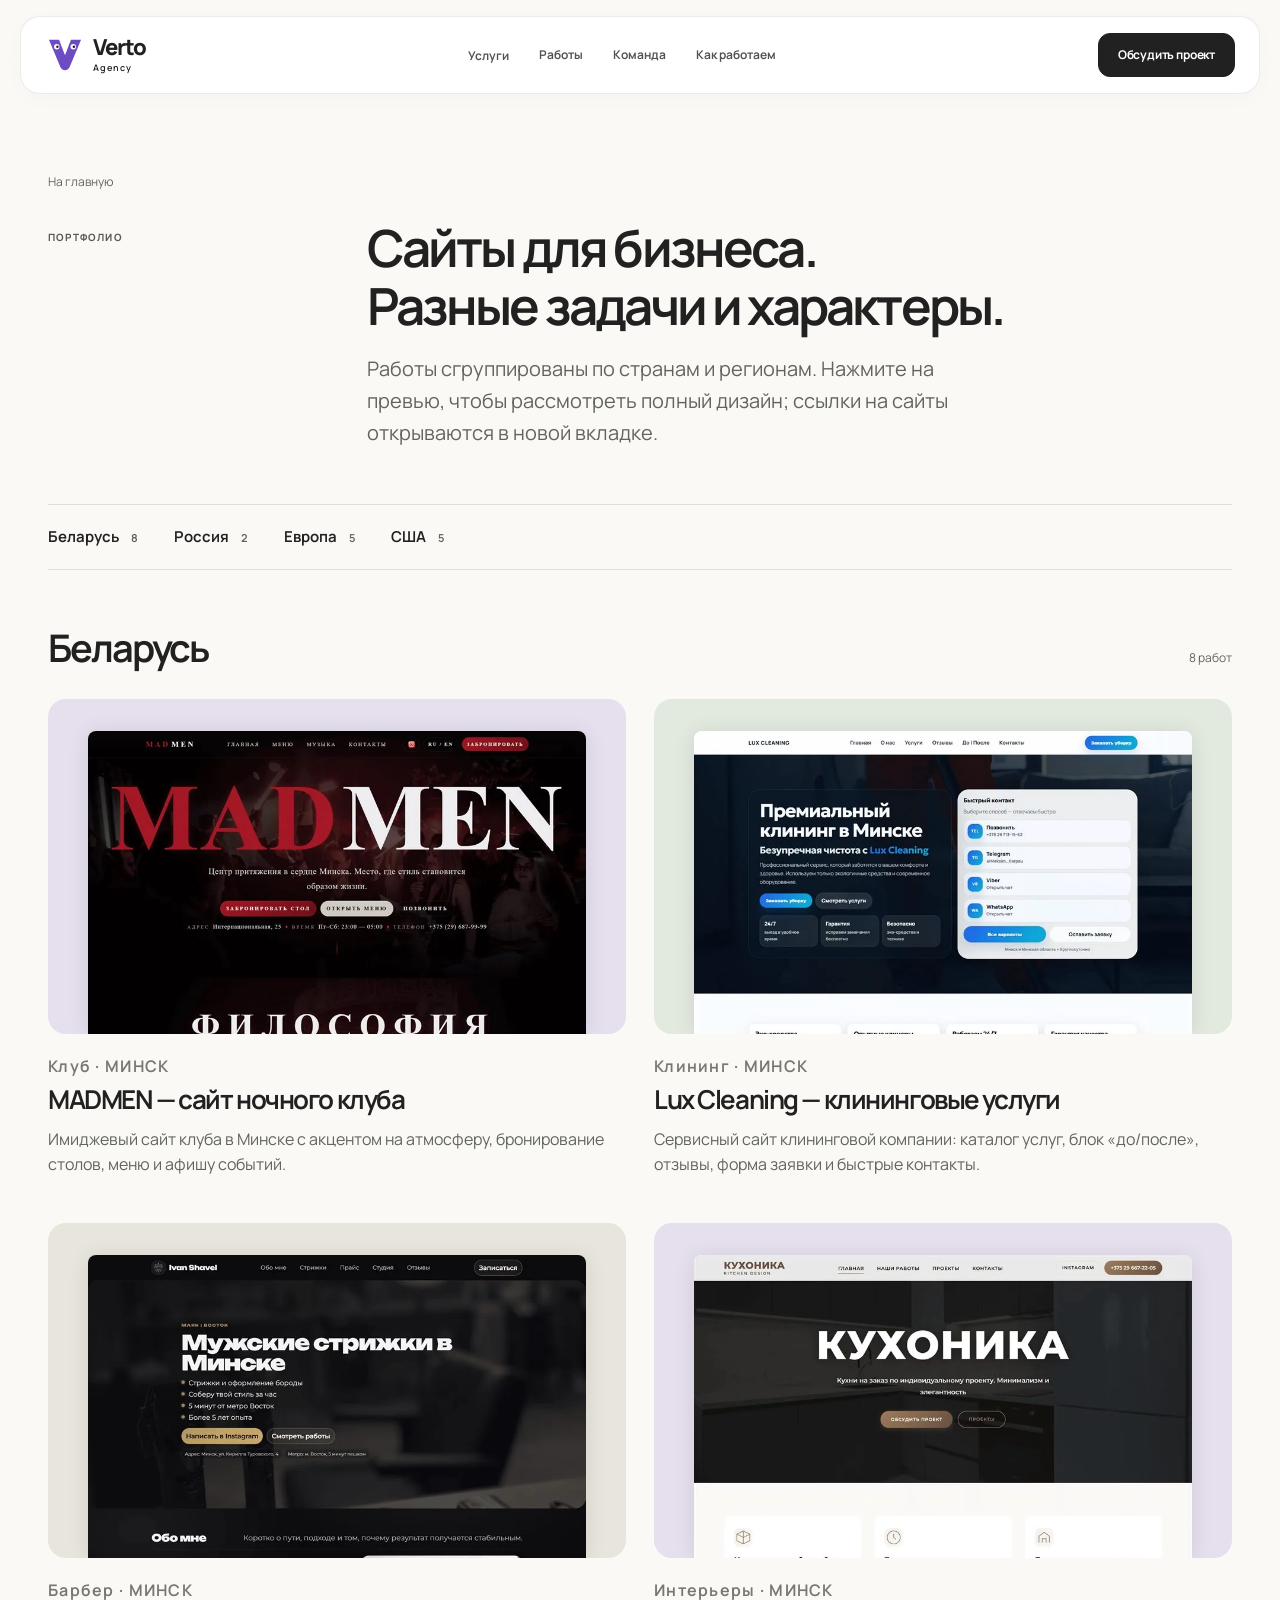
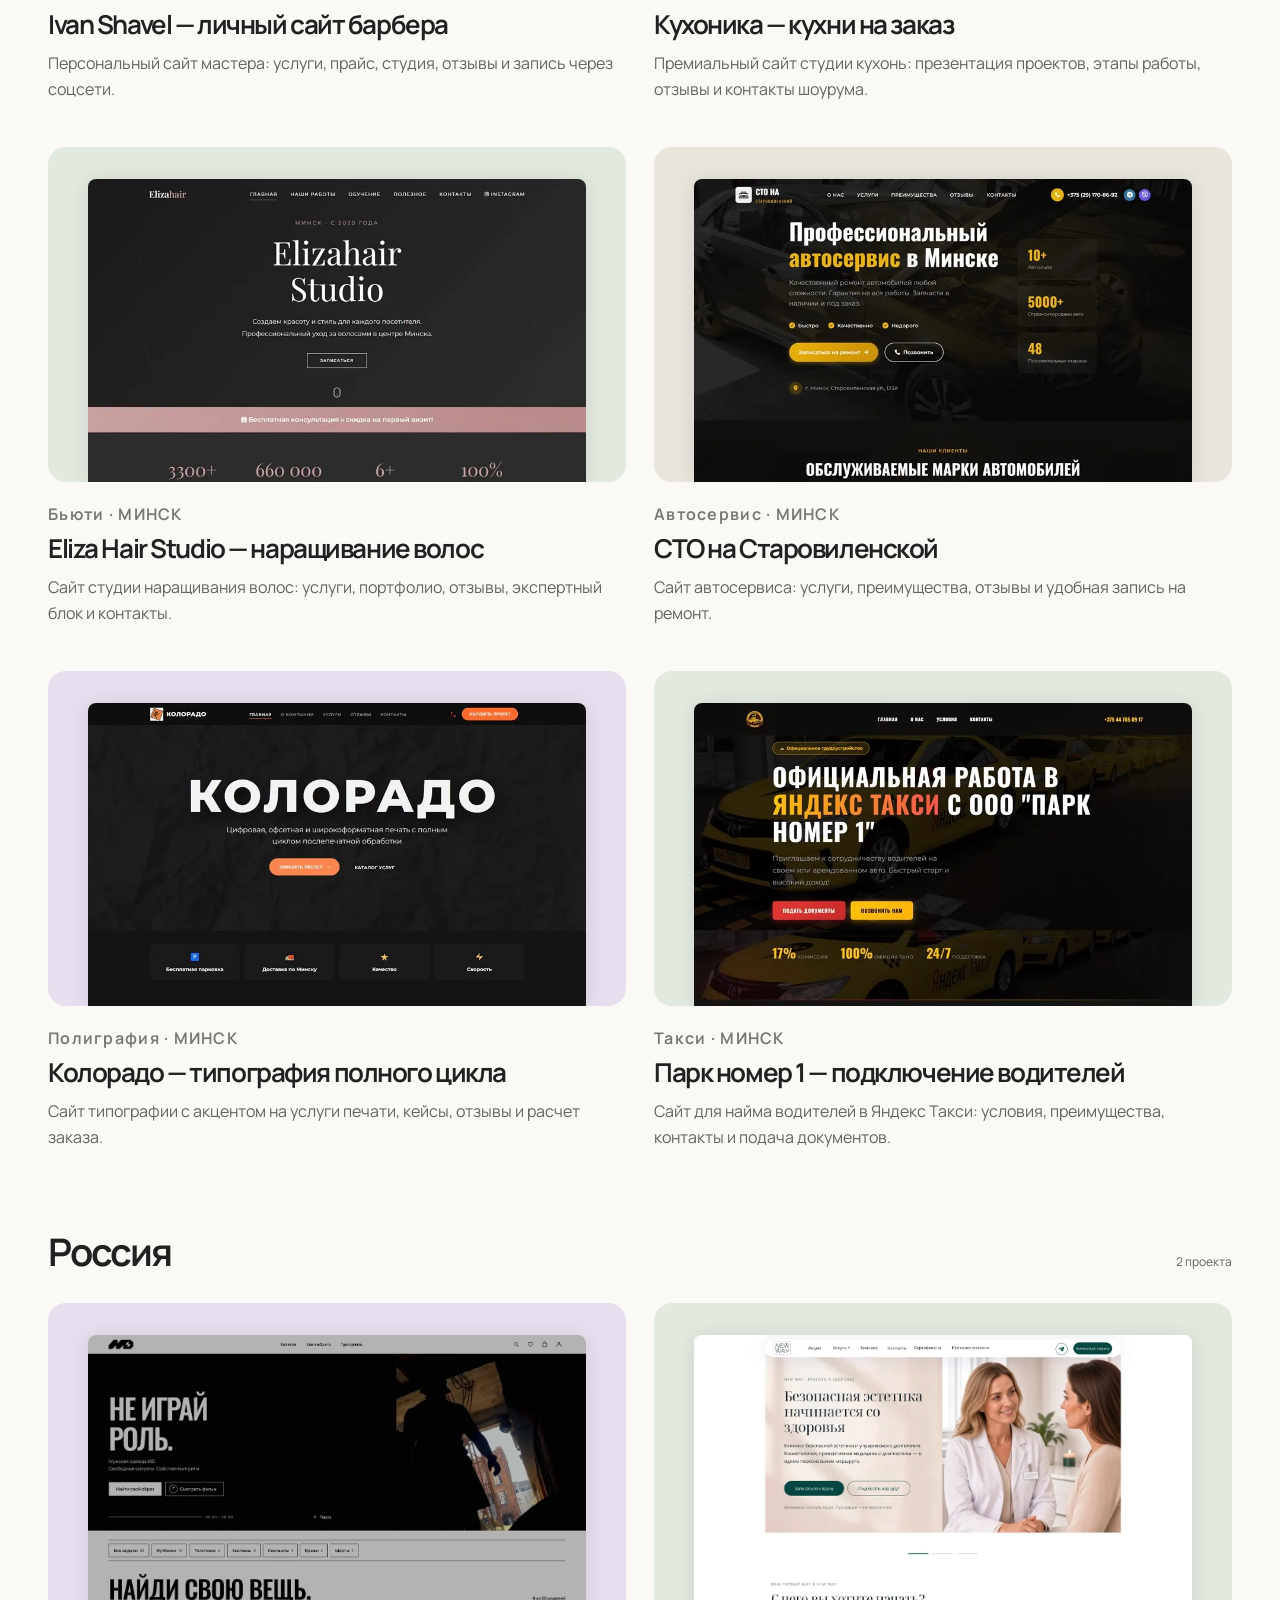
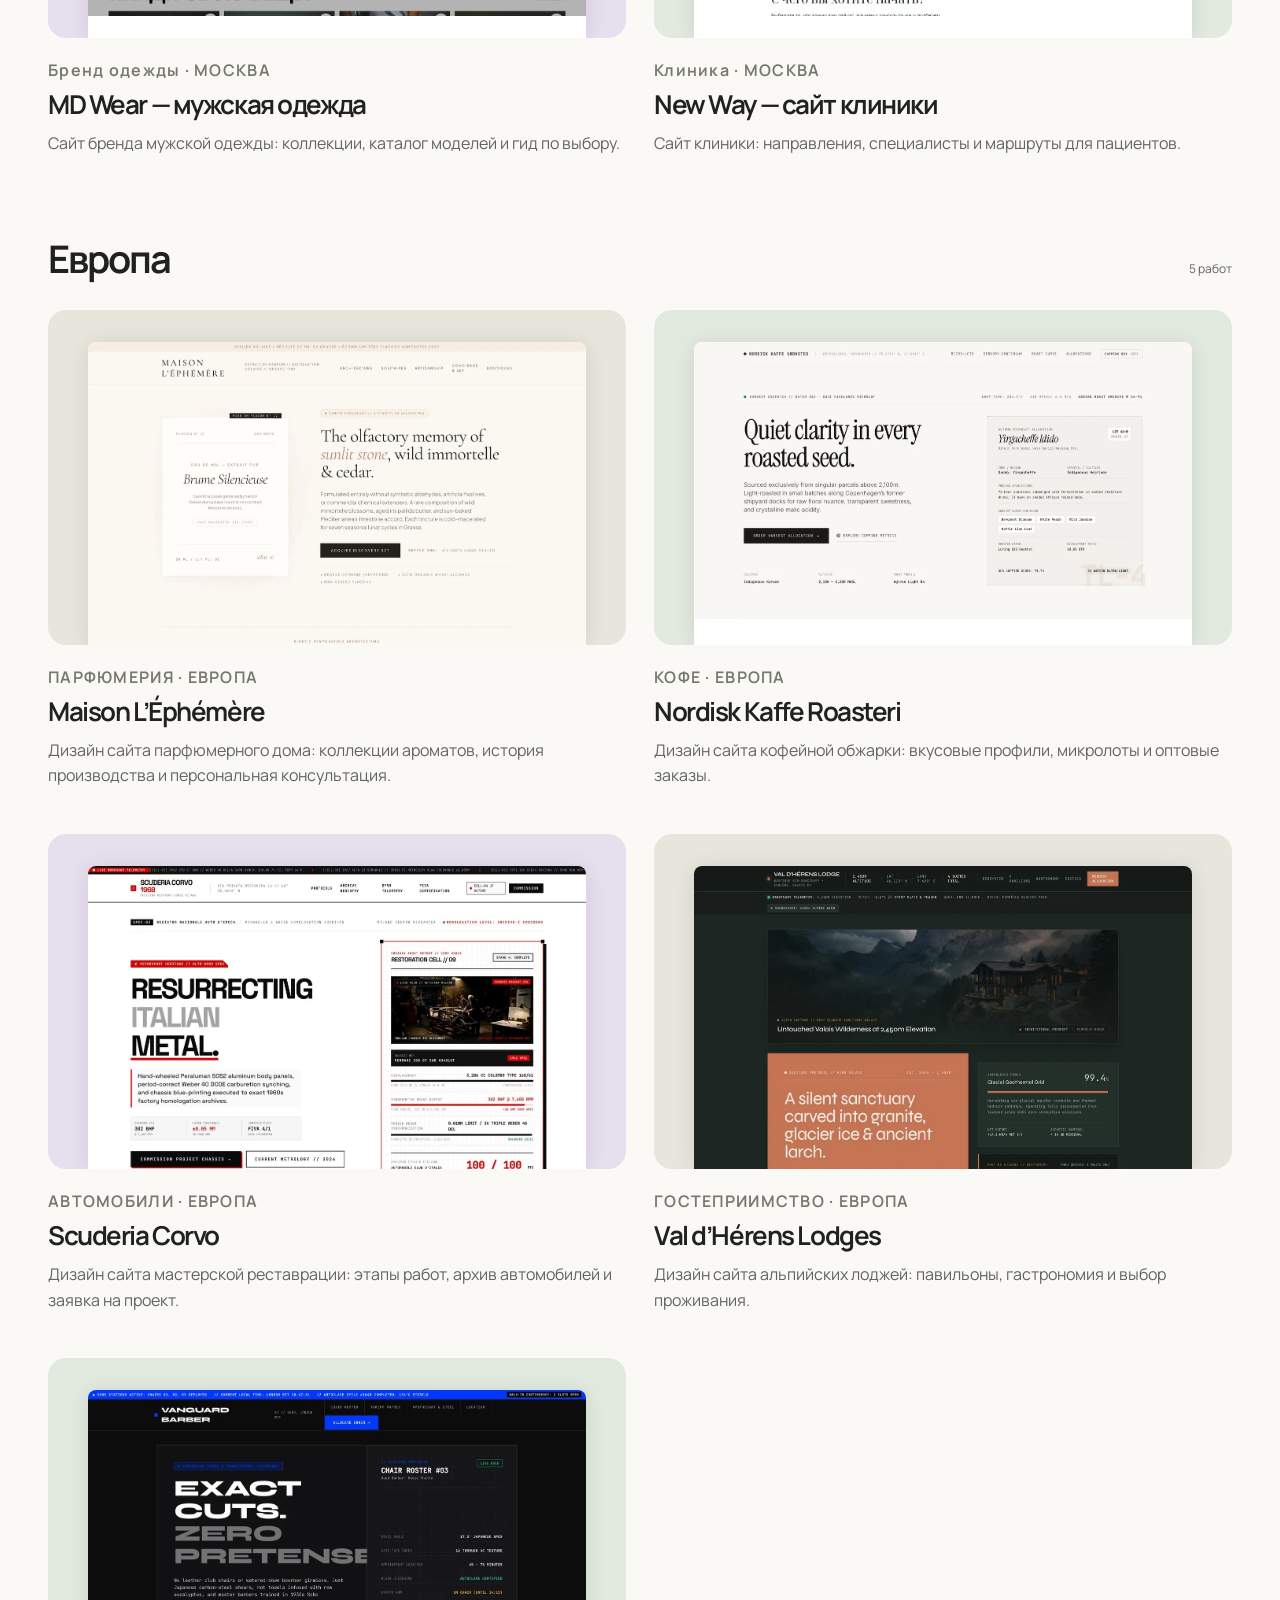
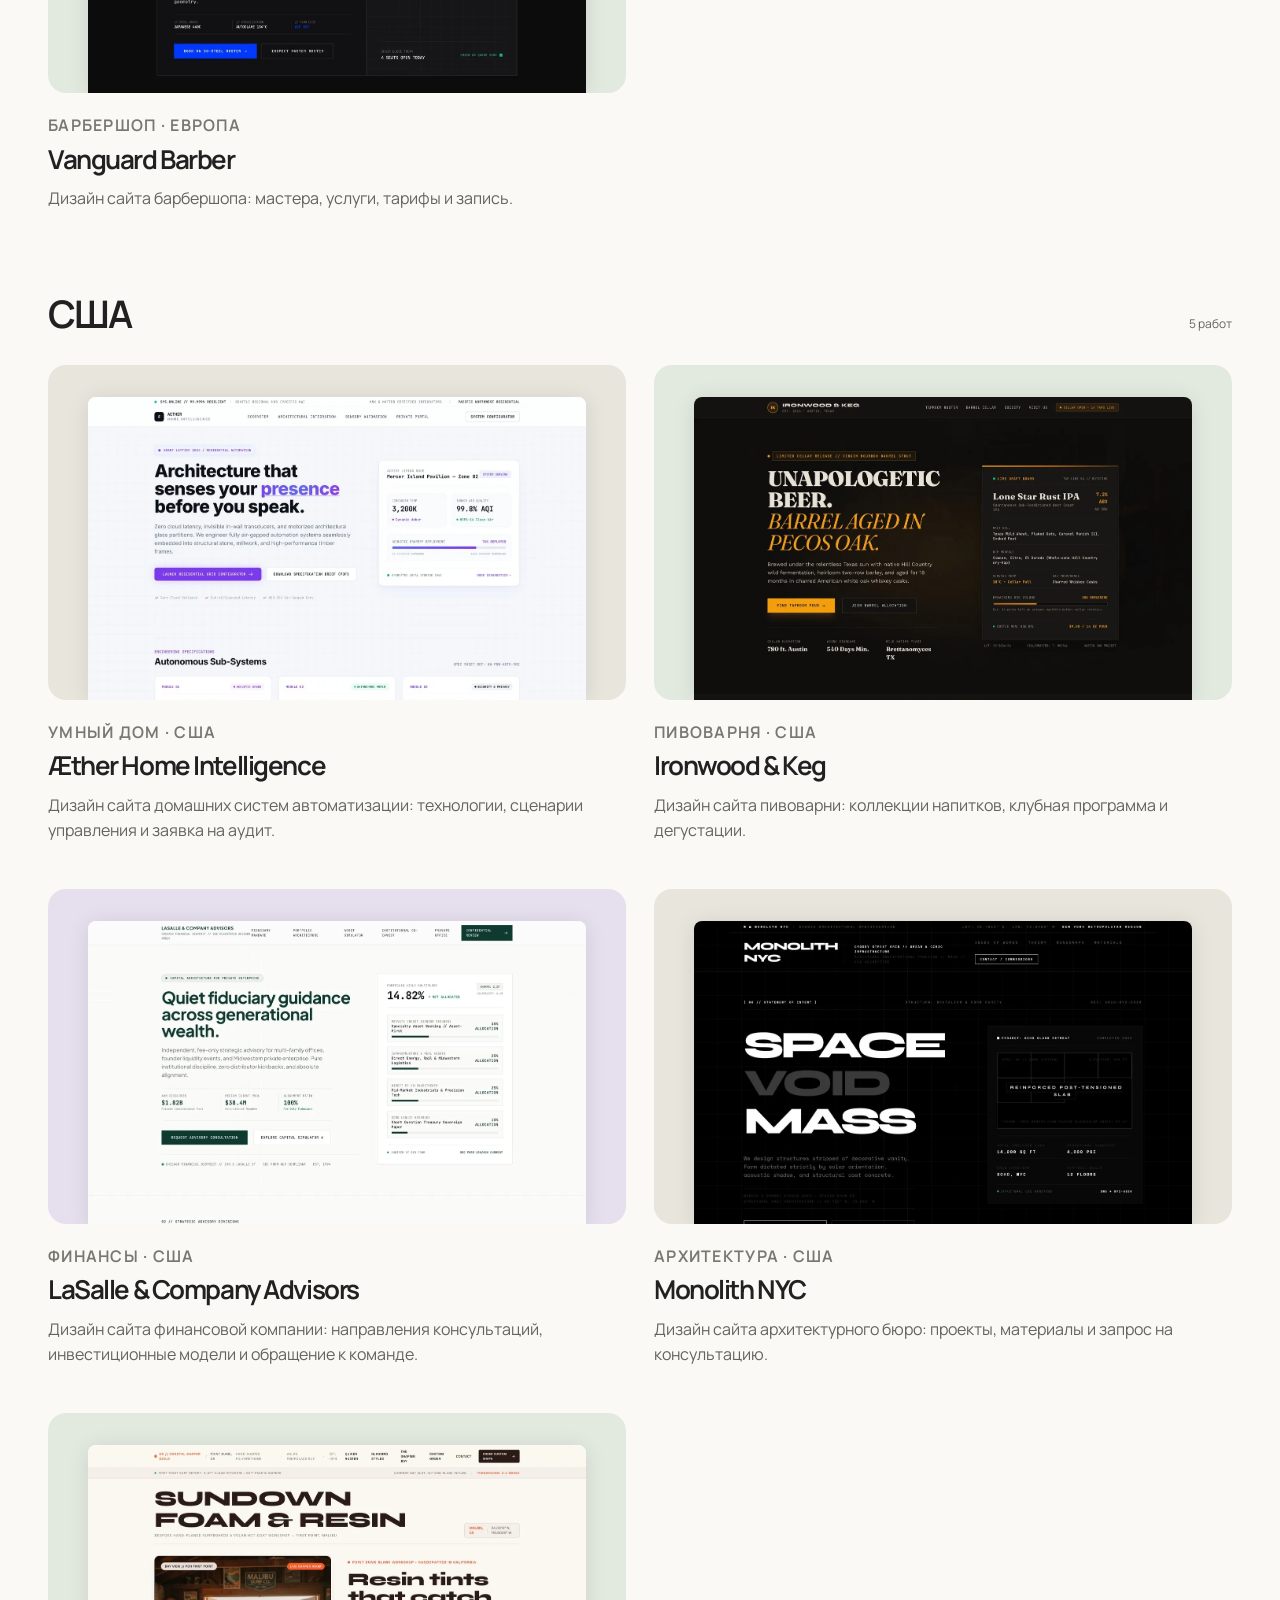
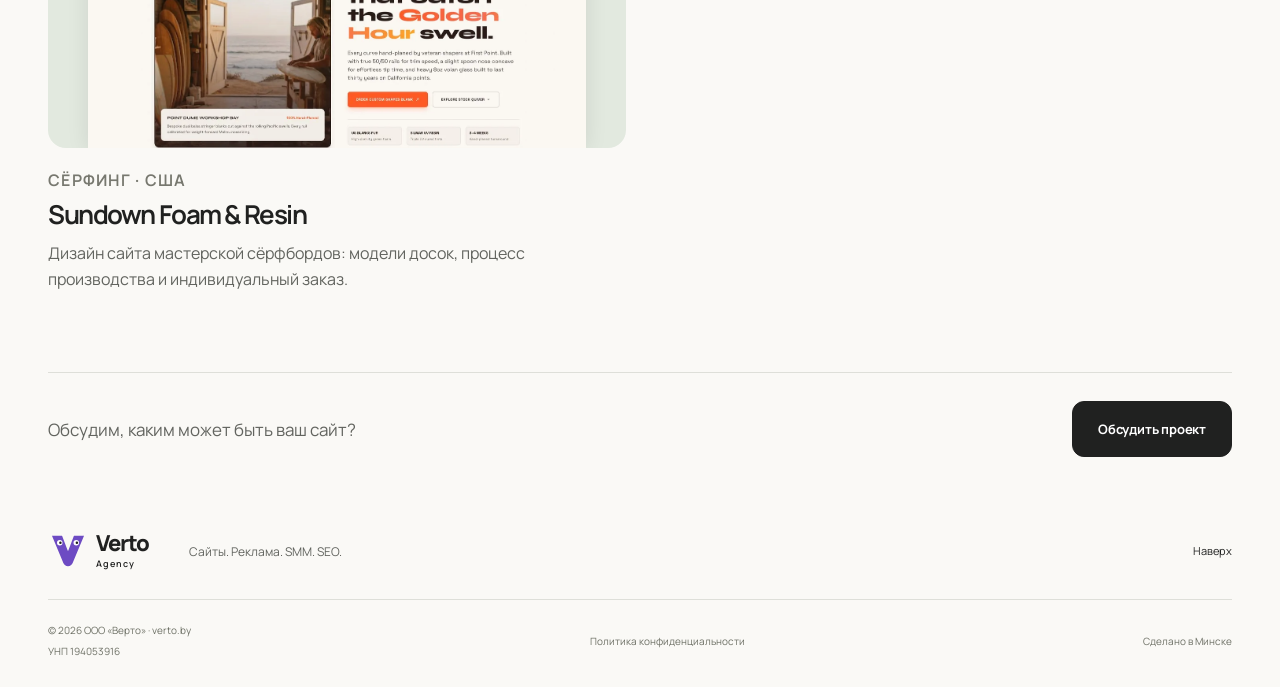
==== commit 82a0d7b7: "Добавить УНП и счётчики на страницу портфолио" ====
--- a/portfolio/index.html
+++ b/portfolio/index.html
@@ -1,5 +1,38 @@
 <!doctype html><html lang="ru" data-base="../"><head><meta charset="utf-8"><meta name="viewport" content="width=device-width, initial-scale=1">
-  <title>Работы — Verto Agency</title><meta name="description" content="Портфолио Verto Agency: сайты и дизайн для Беларуси, России, Европы и США."><link rel="canonical" href="https://verto.by/portfolio/"><meta name="theme-color" content="#faf9f6"><link rel="icon" href="../assets/vi.svg"><link rel="preconnect" href="https://fonts.googleapis.com"><link rel="preconnect" href="https://fonts.gstatic.com" crossorigin><link href="https://fonts.googleapis.com/css2?family=Manrope:wght@400;500;600;650;700;750;800&display=swap" rel="stylesheet"><link rel="stylesheet" href="../site.css"><script src="../site.js" defer></script></head><body><a class="skip-link" href="#main">Перейти к содержимому</a><header class="header">
+  <title>Работы — Verto Agency</title><meta name="description" content="Портфолио Verto Agency: сайты и дизайн для Беларуси, России, Европы и США."><link rel="canonical" href="https://verto.by/portfolio/"><meta name="theme-color" content="#faf9f6"><link rel="icon" href="../assets/vi.svg"><link rel="preconnect" href="https://fonts.googleapis.com"><link rel="preconnect" href="https://fonts.gstatic.com" crossorigin><link href="https://fonts.googleapis.com/css2?family=Manrope:wght@400;500;600;650;700;750;800&display=swap" rel="stylesheet"><link rel="stylesheet" href="../site.css?v=20261108-2"><script src="../site.js?v=20261108-2" defer></script>
+  <!-- Yandex.Metrika counter -->
+  <script type="text/javascript">
+    if (/^(www\.)?verto\.by$/.test(location.hostname)) {
+      (function(m,e,t,r,i,k,a){
+        m[i]=m[i]||function(){(m[i].a=m[i].a||[]).push(arguments)};
+        m[i].l=1*new Date();
+        for (var j=0;j<document.scripts.length;j++){if(document.scripts[j].src===r){return;}}
+        k=e.createElement(t),a=e.getElementsByTagName(t)[0],k.async=1,k.src=r,a.parentNode.insertBefore(k,a)
+      })(window,document,'script','https://mc.yandex.ru/metrika/tag.js?id=114134032','ym');
+      ym(114134032,'init',{ssr:true,webvisor:true,clickmap:true,ecommerce:"dataLayer",referrer:document.referrer,url:location.href,accurateTrackBounce:true,trackLinks:true});
+    }
+  </script>
+  <!-- /Yandex.Metrika counter -->
+  <!-- Meta Pixel Code -->
+  <script>
+    if (/^(www\.)?verto\.by$/.test(location.hostname)) {
+      !function(f,b,e,v,n,t,s)
+      {if(f.fbq)return;n=f.fbq=function(){n.callMethod?
+      n.callMethod.apply(n,arguments):n.queue.push(arguments)};
+      if(!f._fbq)f._fbq=n;n.push=n;n.loaded=!0;n.version='2.0';
+      n.queue=[];t=b.createElement(e);t.async=!0;
+      t.src=v;s=b.getElementsByTagName(e)[0];
+      s.parentNode.insertBefore(t,s)}(window,document,'script',
+      'https://connect.facebook.net/en_US/fbevents.js');
+      fbq('init','1881270919425529');
+      fbq('track','PageView');
+    }
+  </script>
+  <!-- End Meta Pixel Code -->
+</head><body>
+  <noscript><div><img src="https://mc.yandex.ru/watch/114134032" style="position:absolute;left:-9999px;" alt=""></div></noscript>
+  <noscript><img height="1" width="1" style="display:none" src="https://www.facebook.com/tr?id=1881270919425529&amp;ev=PageView&amp;noscript=1" alt=""></noscript>
+<a class="skip-link" href="#main">Перейти к содержимому</a><header class="header">
     <a class="brand" href="../" aria-label="Verto Agency — главная"><span class="brand-icon" aria-hidden="true"><img src="../assets/vi.svg" alt=""></span><span class="brand-name">Verto<span>Agency</span></span></a>
     <nav class="navigation" id="navigation" aria-label="Основная навигация"><div class="nav-services"><button class="nav-services-toggle" type="button" aria-expanded="false" aria-controls="services-menu">Услуги</button><div class="services-menu" id="services-menu"><a href="../#services" class="service-menu-link"><span>01</span>Сайт для бизнеса</a><a href="../services/ads/" class="service-menu-link"><span>02</span>Реклама</a><a href="../services/smm/" class="service-menu-link"><span>03</span>SMM и контент</a><a href="../services/seo/" class="service-menu-link"><span>04</span>SEO-аудит</a><a href="../?service=ai#service-ai" class="service-menu-link"><span>05</span>Внедрение ИИ</a></div></div><a href="../#work">Работы</a><a href="../#team">Команда</a><a href="../#process">Как работаем</a></nav>
     <a class="button button-small header-cta" href="../#contact">Обсудить проект </a>
@@ -28,4 +61,4 @@
 <article class="project"><button class="project-image club" type="button" data-project="16" aria-label="Открыть LaSalle &amp; Company Advisors — полный дизайн"><span class="project-window"><img width="1265" height="3262" src="../portfolio/previews/16.webp" alt="Дизайн сайта LaSalle &amp; Company Advisors" loading="lazy"></span></button><div class="project-description"><p class="project-category">ФИНАНСЫ · США</p><h3>LaSalle &amp; Company Advisors</h3><p>Дизайн сайта финансовой компании: направления консультаций, инвестиционные модели и обращение к команде.</p></div></article>
 <article class="project"><button class="project-image kitchen" type="button" data-project="17" aria-label="Открыть Monolith NYC — полный дизайн"><span class="project-window"><img width="1265" height="4072" src="../portfolio/previews/17.webp" alt="Дизайн сайта Monolith NYC" loading="lazy"></span></button><div class="project-description"><p class="project-category">АРХИТЕКТУРА · США</p><h3>Monolith NYC</h3><p>Дизайн сайта архитектурного бюро: проекты, материалы и запрос на консультацию.</p></div></article>
 <article class="project"><button class="project-image cleaning" type="button" data-project="18" aria-label="Открыть Sundown Foam &amp; Resin — полный дизайн"><span class="project-window"><img width="1265" height="3312" src="../portfolio/previews/18.webp" alt="Дизайн сайта Sundown Foam &amp; Resin" loading="lazy"></span></button><div class="project-description"><p class="project-category">СЁРФИНГ · США</p><h3>Sundown Foam &amp; Resin</h3><p>Дизайн сайта мастерской сёрфбордов: модели досок, процесс производства и индивидуальный заказ.</p></div></article>
-</div></section><div class="work-footer"><p>Обсудим, каким может быть ваш сайт?</p><a class="button" href="../#contact">Обсудить проект </a></div></main><footer class="footer wrap"><div class="footer-top"><a class="brand" href="../" aria-label="Verto Agency — главная"><span class="brand-icon" aria-hidden="true"><img src="../assets/vi.svg" alt=""></span><span class="brand-name">Verto<span>Agency</span></span></a><p>Сайты. Реклама. SMM. SEO.</p><a class="back-top" href="../#main">Наверх </a></div><div class="footer-bottom"><span>© <span id="year">2026</span> ООО «Верто» · <a href="https://verto.by/">verto.by</a></span><a href="../privacy-policy/">Политика конфиденциальности</a><span>Сделано в Минске</span></div></footer><dialog id="project-dialog" aria-labelledby="project-dialog-title"><div class="dialog-bar"><h2 id="project-dialog-title">Просмотр проекта</h2><button class="dialog-close" type="button" aria-label="Закрыть просмотр">✕</button></div><div class="dialog-content"><img id="project-full-image" alt=""></div></dialog></body></html>
+</div></section><div class="work-footer"><p>Обсудим, каким может быть ваш сайт?</p><a class="button" href="../#contact">Обсудить проект </a></div></main><footer class="footer wrap"><div class="footer-top"><a class="brand" href="../" aria-label="Verto Agency — главная"><span class="brand-icon" aria-hidden="true"><img src="../assets/vi.svg" alt=""></span><span class="brand-name">Verto<span>Agency</span></span></a><p>Сайты. Реклама. SMM. SEO.</p><a class="back-top" href="../#main">Наверх </a></div><div class="footer-bottom"><span>© <span id="year">2026</span> ООО «Верто» · <a href="https://verto.by/">verto.by</a><span class="footer-unp">УНП 194053916</span></span><a href="../privacy-policy/">Политика конфиденциальности</a><span>Сделано в Минске</span></div></footer><dialog id="project-dialog" aria-labelledby="project-dialog-title"><div class="dialog-bar"><h2 id="project-dialog-title">Просмотр проекта</h2><button class="dialog-close" type="button" aria-label="Закрыть просмотр">✕</button></div><div class="dialog-content"><img id="project-full-image" alt=""></div></dialog></body></html>
--- a/site.css
+++ b/site.css
@@ -234,3 +234,30 @@
 /* Light panel for the "Что делаем" block. */
 .service-page-details{background:var(--white);border:1px solid rgba(222,223,217,.82);border-radius:28px;padding:64px 56px 112px}
 @media(max-width:760px){.service-page-details{border-radius:22px;padding:46px 20px 78px}}
+
+/* Home: wider copy, complete screenshot sources, and a prominent portfolio link. */
+@media(min-width:761px){
+  .hero-lead{max-width:1040px}
+  .hero-terms{max-width:980px}
+  #work .work-footer{display:grid;grid-template-columns:1fr;gap:22px}
+  #work .work-footer .button{width:100%;min-height:62px;font-size:16px}
+}
+.showcase-item{text-align:left;padding:0;color:inherit;font:inherit;cursor:pointer}
+.showcase-center img,.showcase-right img{object-fit:cover;object-position:top center}
+.footer-unp{display:block;margin-top:5px;white-space:nowrap}
+.project-preview-hint{position:absolute;right:14px;bottom:14px;border-radius:8px;padding:7px 11px;background:#fff;color:var(--ink);box-shadow:0 2px 12px #0002;font-size:11px;font-weight:700}
+
+/* A scrollable dialog keeps the form accessible above mobile keyboards. */
+.contact-dialog{overflow-y:auto;max-height:calc(100dvh - 32px)}
+.contact-dialog-bar{position:sticky;top:0;z-index:2}
+.contact-dialog [hidden]{display:none!important}
+.contact-dialog-form{padding:24px 30px 28px;background:var(--paper);border-radius:0}
+.contact-dialog-form>label{font-size:14px}
+.contact-dialog-form>input{font-size:16px;min-height:48px}
+.contact-dialog-form>.consent{margin:4px 0 22px;font-size:13px}
+.contact-dialog-form>.button{font-size:15px;justify-content:center}
+.contact-dialog-back{border:0;background:none;padding:0;margin-bottom:22px;color:var(--purple);font-size:13px;text-decoration:underline;text-underline-offset:4px}
+@media(max-width:760px){
+  .contact-dialog{max-height:calc(100dvh - 20px)}
+  .contact-dialog-form{padding:22px 20px 24px}
+}
